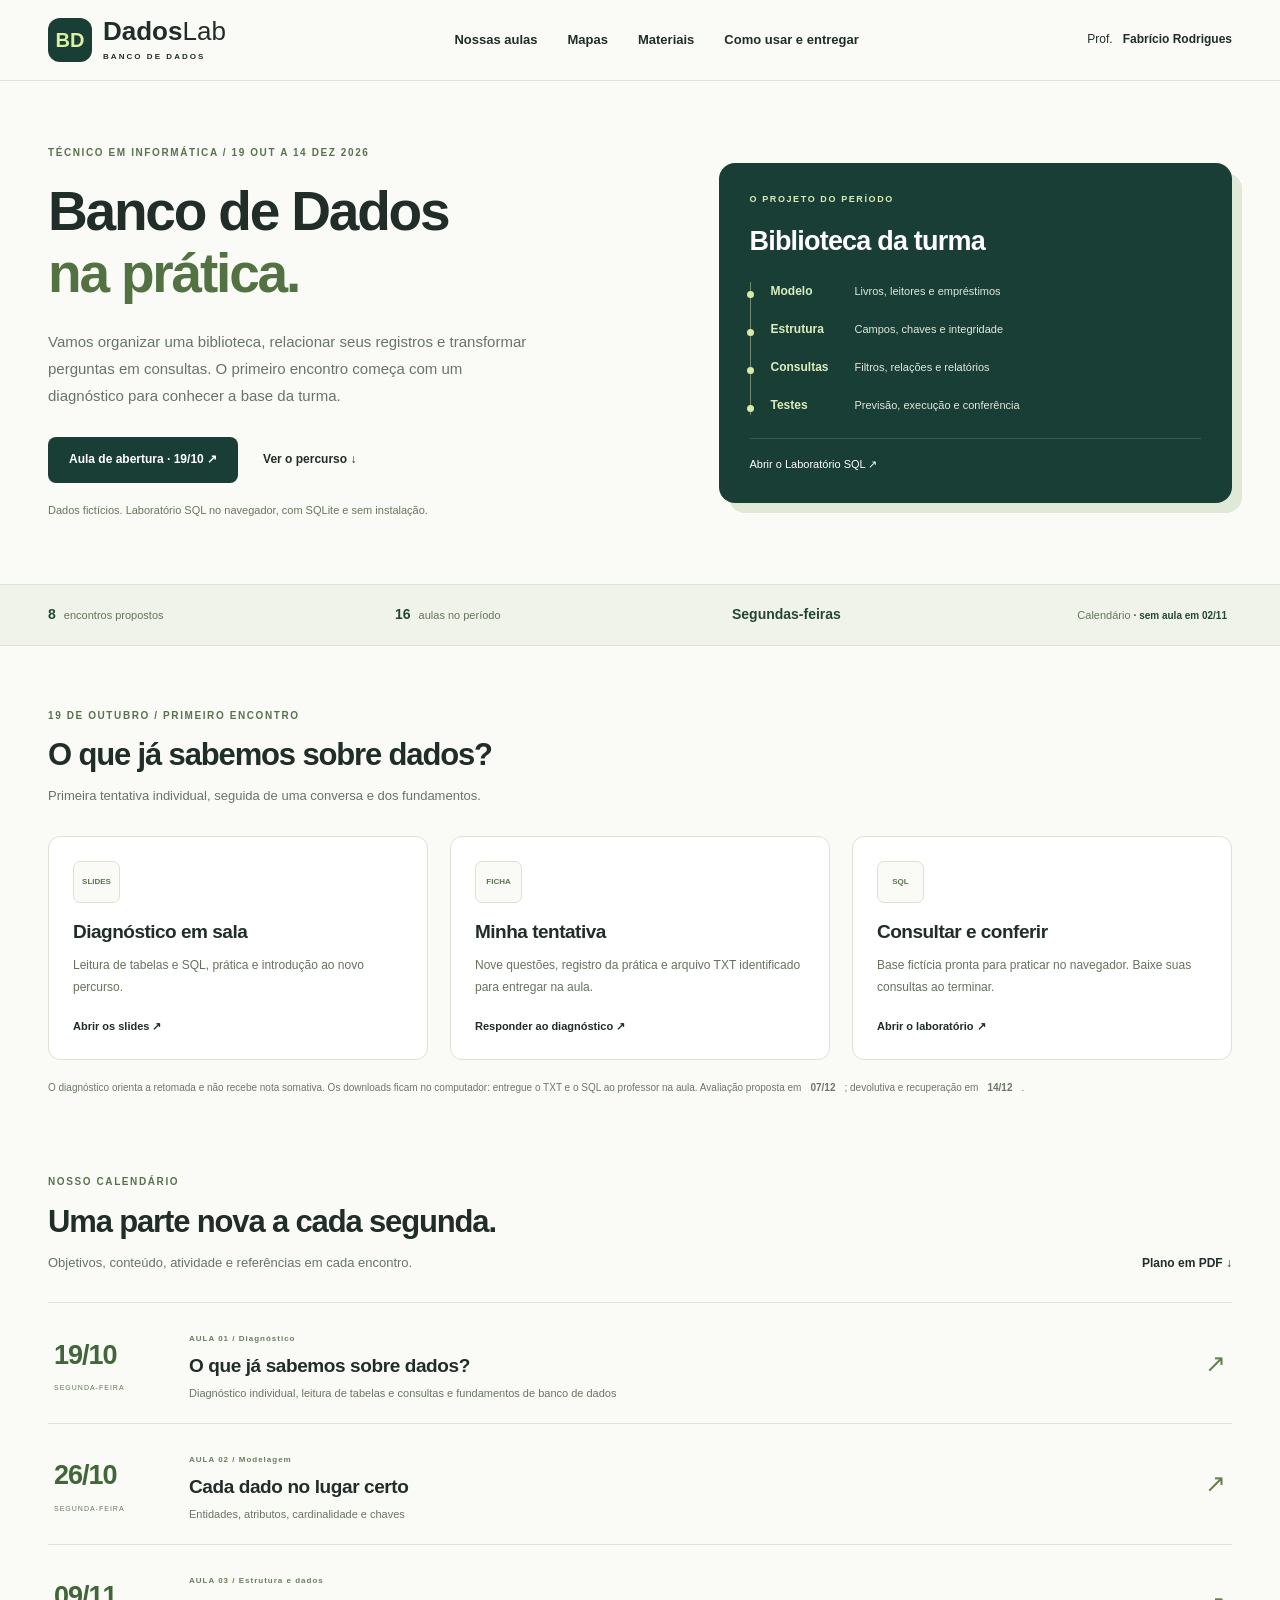
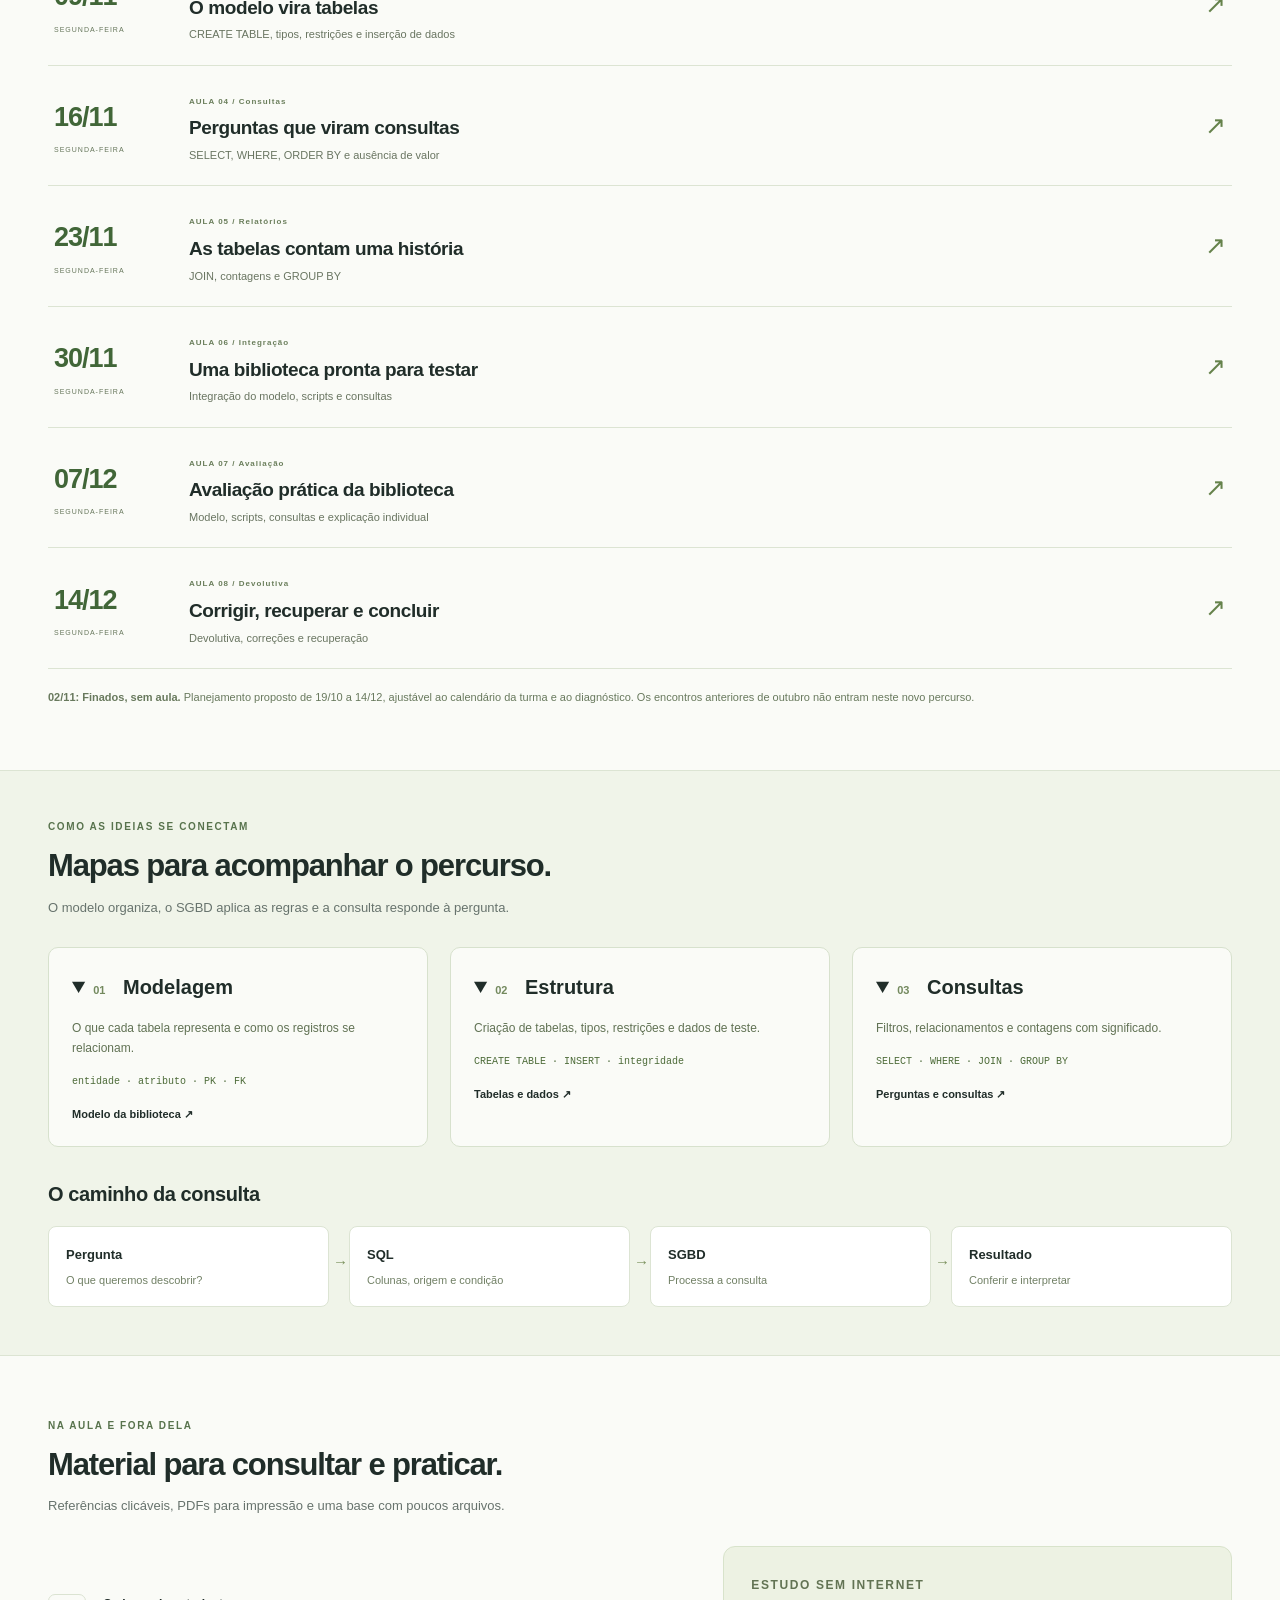
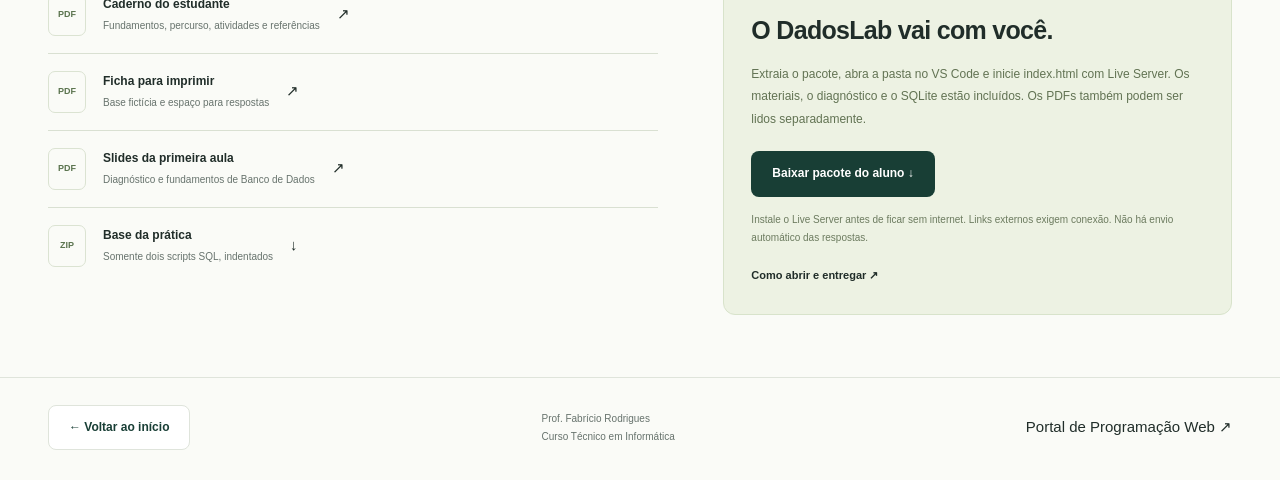
==== index.html @ f24f5c88 "Publicar DadosLab com diagnóstico e aulas de Banco de Dados" ====
<!doctype html>
<html lang="pt-BR">
  <head>
    <meta charset="utf-8">
    <meta name="viewport" content="width=device-width, initial-scale=1">
    <meta name="theme-color" content="#183e35">
    <title>Banco de Dados · DadosLab · Prof. Fabrício Rodrigues</title>
    <meta name="description" content="Banco de Dados no curso técnico em Informática: diagnóstico, aulas às segundas, consultas e materiais para estudar.">
    <link rel="icon" href="favicon.svg">
    <link rel="stylesheet" href="styles.css">
    <script src="dados.js" defer></script>
    
    <script src="app.js" defer></script>
  </head>
  <body>
    <a class="skip" href="#conteudo">Pular para o conteúdo</a>
  <header class="site-header sub-header">
    <div class="wrap header-inner">
      <a class="brand" href="index.html" aria-label="DadosLab, início">
        <span class="brand-mark" aria-hidden="true">BD</span>
        <span>Dados<span class="brand-light">Lab</span><small>BANCO DE DADOS</small></span>
      </a>
      <nav aria-label="Menu principal">
        <a href="#encontros">Nossas aulas</a>
        <a href="#mapas">Mapas</a>
        <a href="#materiais">Materiais</a>
        <a href="guia.html">Como usar e entregar</a>
      </nav>
      <span class="teacher">Prof. <strong>Fabrício Rodrigues</strong></span>
    </div>
  </header>
    <main id="conteudo">
      <section class="wrap course-hero">
        <div>
          <p class="eyebrow">TÉCNICO EM INFORMÁTICA / 19 OUT A 14 DEZ 2026</p>
          <h1>Banco de Dados<br><em>na prática.</em></h1>
          <p class="hero-description">Vamos organizar uma biblioteca, relacionar seus registros e transformar perguntas em consultas. O primeiro encontro começa com um diagnóstico para conhecer a base da turma.</p>
          <div class="hero-actions">
            <a class="button primary" href="aulas.html?id=aula-01">Aula de abertura · 19/10 ↗</a>
            <a class="text-link" href="#encontros">Ver o percurso ↓</a>
          </div>
          <p class="course-caption">Dados fictícios. Laboratório SQL no navegador, com SQLite e sem instalação.</p>
        </div>
        <aside class="hero-map">
          <p class="eyebrow">O PROJETO DO PERÍODO</p>
          <h2>Biblioteca da turma</h2>
          <ol>
            <li><strong>Modelo</strong><span>Livros, leitores e empréstimos</span></li>
            <li><strong>Estrutura</strong><span>Campos, chaves e integridade</span></li>
            <li><strong>Consultas</strong><span>Filtros, relações e relatórios</span></li>
            <li><strong>Testes</strong><span>Previsão, execução e conferência</span></li>
          </ol>
          <a href="laboratorio.html">Abrir o Laboratório SQL ↗</a>
        </aside>
      </section>
      <div class="course-strip"><div class="wrap period-stats">
        <span><strong>8</strong> encontros propostos</span>
        <span><strong>16</strong> aulas no período</span>
        <span><strong>Segundas-feiras</strong></span>
        <span>Calendário <strong>· sem aula em 02/11</strong></span>
      </div></div>
      <section class="wrap section">
        <div class="section-heading"><div>
          <p class="eyebrow">19 DE OUTUBRO / PRIMEIRO ENCONTRO</p>
          <h2>O que já sabemos sobre dados?</h2>
          <p>Primeira tentativa individual, seguida de uma conversa e dos fundamentos.</p>
        </div></div>
        <div class="opening-grid">
          <a class="opening-card" href="slides.html"><span class="resource-icon">SLIDES</span><h3>Diagnóstico em sala</h3><p>Leitura de tabelas e SQL, prática e introdução ao novo percurso.</p><span class="text-link">Abrir os slides ↗</span></a>
          <a class="opening-card" href="diagnostico.html"><span class="resource-icon">FICHA</span><h3>Minha tentativa</h3><p>Nove questões, registro da prática e arquivo TXT identificado para entregar na aula.</p><span class="text-link">Responder ao diagnóstico ↗</span></a>
          <a class="opening-card" href="laboratorio.html"><span class="resource-icon">SQL</span><h3>Consultar e conferir</h3><p>Base fictícia pronta para praticar no navegador. Baixe suas consultas ao terminar.</p><span class="text-link">Abrir o laboratório ↗</span></a>
        </div>
        <p class="proposal-note">O diagnóstico orienta a retomada e não recebe nota somativa. Os downloads ficam no computador: entregue o TXT e o SQL ao professor na aula. Avaliação proposta em <strong>07/12</strong>; devolutiva e recuperação em <strong>14/12</strong>.</p>
      </section>
      <section id="encontros" class="wrap section calendar-section">
        <div class="section-heading"><div><p class="eyebrow">NOSSO CALENDÁRIO</p><h2>Uma parte nova a cada segunda.</h2><p>Objetivos, conteúdo, atividade e referências em cada encontro.</p></div><a class="text-link" href="Plano-do-Periodo-BD.pdf">Plano em PDF ↓</a></div>
        <div id="db-lessons" class="course-lessons"></div>
        <p class="calendar-note"><strong>02/11: Finados, sem aula.</strong> Planejamento proposto de 19/10 a 14/12, ajustável ao calendário da turma e ao diagnóstico. Os encontros anteriores de outubro não entram neste novo percurso.</p>
      </section>
      <section id="mapas" class="maps-section"><div class="wrap">
        <div class="section-heading"><div><p class="eyebrow">COMO AS IDEIAS SE CONECTAM</p><h2>Mapas para acompanhar o percurso.</h2><p>O modelo organiza, o SGBD aplica as regras e a consulta responde à pergunta.</p></div></div>
        <div class="knowledge-map">
          <details open><summary><span>01</span> Modelagem</summary><p>O que cada tabela representa e como os registros se relacionam.</p><code>entidade · atributo · PK · FK</code><a href="aulas.html?id=aula-02">Modelo da biblioteca ↗</a></details>
          <details open><summary><span>02</span> Estrutura</summary><p>Criação de tabelas, tipos, restrições e dados de teste.</p><code>CREATE TABLE · INSERT · integridade</code><a href="aulas.html?id=aula-03">Tabelas e dados ↗</a></details>
          <details open><summary><span>03</span> Consultas</summary><p>Filtros, relacionamentos e contagens com significado.</p><code>SELECT · WHERE · JOIN · GROUP BY</code><a href="aulas.html?id=aula-04">Perguntas e consultas ↗</a></details>
        </div>
        <h3 class="flow-heading">O caminho da consulta</h3>
        <ol class="data-flow"><li><strong>Pergunta</strong><span>O que queremos descobrir?</span></li><li><strong>SQL</strong><span>Colunas, origem e condição</span></li><li><strong>SGBD</strong><span>Processa a consulta</span></li><li><strong>Resultado</strong><span>Conferir e interpretar</span></li></ol>
      </div></section>
      <section id="materiais" class="wrap section">
        <div class="section-heading"><div><p class="eyebrow">NA AULA E FORA DELA</p><h2>Material para consultar e praticar.</h2><p>Referências clicáveis, PDFs para impressão e uma base com poucos arquivos.</p></div></div>
        <div class="materials-two"><div class="resource-list">
          <a class="resource" href="Caderno-do-Estudante-BD.pdf"><span class="resource-icon">PDF</span><span><strong>Caderno do estudante</strong><small>Fundamentos, percurso, atividades e referências</small></span><span>↗</span></a>
          <a class="resource" href="Ficha-Diagnostico-BD.pdf"><span class="resource-icon">PDF</span><span><strong>Ficha para imprimir</strong><small>Base fictícia e espaço para respostas</small></span><span>↗</span></a>
          <a class="resource" href="Slides-Aula-01-BD.pdf"><span class="resource-icon">PDF</span><span><strong>Slides da primeira aula</strong><small>Diagnóstico e fundamentos de Banco de Dados</small></span><span>↗</span></a>
          <a class="resource" href="Pratica-Banco-de-Dados.zip" download><span class="resource-icon">ZIP</span><span><strong>Base da prática</strong><small>Somente dois scripts SQL, indentados</small></span><span>↓</span></a>
        </div><div class="offline-card"><p class="eyebrow">ESTUDO SEM INTERNET</p><h3>O DadosLab vai com você.</h3><p>Extraia o pacote, abra a pasta no VS Code e inicie index.html com Live Server. Os materiais, o diagnóstico e o SQLite estão incluídos. Os PDFs também podem ser lidos separadamente.</p><a id="offline-download" class="button primary" href="DadosLab-Aluno-Offline.zip" download>Baixar pacote do aluno ↓</a><small>Instale o Live Server antes de ficar sem internet. Links externos exigem conexão. Não há envio automático das respostas.</small><a class="text-link" href="guia.html">Como abrir e entregar ↗</a></div></div>
      </section>
    </main>
    <footer class="site-footer">
      <div class="wrap footer-inner">
        <a class="button secondary" href="index.html">← Voltar ao início</a>
        <p>Prof. Fabrício Rodrigues<br>Curso Técnico em Informática</p>
        <a href="https://fabricio-rodrigues-ifpa.github.io/programacao-web/">Portal de Programação Web ↗</a>
      </div>
    </footer>
  </body>
</html>
---- styles.css ----
:root{--ink:#202d29;--muted:#67736d;--green:#183e35;--green-light:#e7eee5;--lime:#dcf19e;--paper:#fafbf7;--line:#dfe4db;--white:#fff;--radius:16px;--font:'DM Sans','Segoe UI',sans-serif;--title:'Manrope','Segoe UI',sans-serif}
*{box-sizing:border-box}html{scroll-behavior:smooth;scroll-padding-top:110px}body{margin:0;background:var(--paper);color:var(--ink);font-family:var(--font);font-size:15px;line-height:1.65}button,input{font:inherit}button,a{-webkit-tap-highlight-color:transparent}a{color:inherit;text-decoration:none}button{cursor:pointer}a,button,input{outline-offset:5px}a:focus-visible,button:focus-visible,input:focus-visible,summary:focus-visible,[tabindex]:focus-visible{outline:3px solid #7f991b}button:disabled{cursor:default}h1,h2,h3,p{margin:0}h1,h2,h3{font-family:var(--title);line-height:1.2}::selection{background:var(--lime);color:var(--green)}.wrap{width:min(1200px,calc(100% - 96px));margin-inline:auto}.sr-only{position:absolute;width:1px;height:1px;margin:-1px;padding:0;overflow:hidden;clip:rect(0,0,0,0);white-space:nowrap;border:0}.skip{position:fixed;left:16px;top:-100px;background:var(--green);color:white;padding:10px 20px;z-index:100}.skip:focus{top:12px}[hidden]{display:none!important}
.site-header{border-bottom:1px solid var(--line);background:rgba(250,251,247,.97);position:sticky;top:0;z-index:20}.header-inner{min-height:96px;display:flex;align-items:center;justify-content:space-between;gap:32px}.brand{display:flex;gap:11px;align-items:center;font-family:var(--title);font-size:26px;font-weight:800;line-height:1}.brand-mark{background:var(--green);color:var(--lime);width:44px;height:44px;display:grid;place-items:center;font-size:20px;border-radius:12px;font-weight:700}.brand-light{font-weight:500}.brand small{display:block;font:8px/1.4 var(--font);font-weight:700;letter-spacing:2.05px;margin-top:7px}.site-header nav{display:flex;gap:30px;font-size:13px;font-weight:600}.site-header nav a:hover,.text-link:hover{color:#48733b}.teacher{display:flex;gap:10px;align-items:center;font-size:12px;white-space:nowrap}.teacher strong{font-weight:600}.avatar{display:grid;place-items:center;width:34px;height:34px;border-radius:50%;font-size:10px;letter-spacing:.5px;background:#e7eddf;border:1px solid #d4ddca;color:var(--green);font-weight:700}
.hero{display:grid;grid-template-columns:1.1fr 1fr;gap:76px;align-items:center;padding-top:68px;padding-bottom:66px}.eyebrow{font-size:10px;letter-spacing:1.6px;font-weight:700;color:#58734d;margin-bottom:18px;display:flex;align-items:center;gap:9px}.live-dot{display:inline-block;width:7px;height:7px;border-radius:50%;background:#71975b;flex-shrink:0}.hero h1{font-size:clamp(38px,4.25vw,62px);font-weight:750;letter-spacing:-2.6px;line-height:1.13}.hero h1 em{font-style:normal;color:#4f713f}.hero-description{font-size:15px;line-height:1.8;color:var(--muted);max-width:480px;margin:24px 0 28px}.hero-actions{display:flex;gap:25px;align-items:center}.button{display:inline-flex;gap:23px;align-items:center;justify-content:center;padding:12px 20px;border:1px solid transparent;border-radius:8px;font-size:12px;font-weight:600;min-height:44px}.button.primary{background:var(--green);color:#fff}.button.primary:hover{background:#2e5949;transform:translateY(-1px)}.button.secondary{background:white;border-color:var(--line);color:var(--green)}.text-link{display:inline-flex;align-items:center;gap:14px;font-weight:600;font-size:12px}.hero-topics{display:flex;gap:26px;margin-top:33px;padding-top:23px;border-top:1px solid var(--line);width:fit-content}.hero-topics>span{font-weight:700;font-size:12px}.hero-topics small{font-size:11px;font-weight:400;color:var(--muted);margin-left:6px}
.lab-board{background:var(--green);color:white;border-radius:17px;padding:21px 24px 0;transform:rotate(1deg);box-shadow:0 15px 40px #183e3510;position:relative}.lab-board::after{content:'';position:absolute;inset:12px -12px -12px 12px;background:#dfe8d6;z-index:-1;border-radius:17px}.board-top{display:flex;align-items:center;justify-content:space-between;color:#d4e3c9;font-size:8px;letter-spacing:1.8px;font-weight:600;margin-bottom:17px}.board-top>span:last-child{font-size:22px;line-height:1}.browser-demo{border-radius:8px;overflow:hidden;background:#f6f8ee;color:var(--ink)}.browser-bar{height:28px;background:#edf0e6;display:flex;gap:28px;align-items:center;padding:0 12px;color:#7c8777;font-size:8px;border-bottom:1px solid #dfe3d5}.browser-bar>span:first-child{font-size:8px;letter-spacing:3px;color:#b2bea5}.demo-content{padding:25px 20px 16px;text-align:center;position:relative}.tiny-label{font-size:8px;letter-spacing:1.6px;font-weight:600}.demo-star{display:block;color:#6b8442;font-size:36px;line-height:1.1;margin:14px 0 7px}.demo-content h2{font-size:30px;letter-spacing:-1.4px}.demo-content h2 span{color:#86a04e}.demo-content>p{font-size:9px;color:#6d7768;margin-top:8px}.demo-button{border:0;border-radius:5px;background:var(--green);color:#fff;font-size:9px;padding:9px 15px;margin-top:15px;display:inline-flex;gap:15px;align-items:center}.demo-content>.demo-feedback{font-size:8px;min-height:15px;margin-top:9px}.code-tabs{display:flex;gap:13px;border-bottom:1px solid #ffffff1c;margin-top:15px}.code-tabs button{color:#c1d5cb;background:none;padding:8px 5px;font:9px Consolas,monospace;border:0;border-bottom:2px solid transparent}.code-tabs button[aria-selected=true]{color:var(--lime);border-bottom-color:var(--lime)}.code-preview{font:10px/1.8 Consolas,monospace;color:#d7e7b9;margin:13px 0 0;white-space:pre-wrap;min-height:55px}.board-bottom{color:#bbcfc2;font-size:8px;display:flex;align-items:center;gap:7px;padding:13px 0 17px}.board-bottom .live-dot{width:5px;height:5px;background:#a4c579}
.course-strip{border-block:1px solid var(--line);background:#f0f3e9}.strip-inner{display:flex;gap:25px;align-items:center;min-height:62px}.strip-inner>span{font-size:9px;letter-spacing:1.1px;font-weight:700;color:#557342;white-space:nowrap}.strip-inner p{font-size:12px;color:#687362}.strip-inner a{font-size:11px;font-weight:700;margin-left:auto;display:flex;gap:20px;align-items:center}.section{padding-block:62px}.section-heading{display:flex;justify-content:space-between;align-items:flex-end;gap:20px;margin-bottom:29px}.section-heading .eyebrow{margin-bottom:12px}.section-heading h2,.materials-intro h2{font-size:31px;letter-spacing:-1.15px;font-weight:750}.section-heading p:not(.eyebrow){font-size:13px;color:var(--muted);margin-top:12px}.section-note{color:var(--muted);font-size:10px;padding-bottom:2px;white-space:nowrap}.activity-toolbar{display:flex;justify-content:space-between;align-items:center;gap:20px;margin-bottom:23px}.filters{display:flex;gap:5px}.filters button{border:1px solid transparent;background:transparent;border-radius:6px;padding:7px 14px;font-size:11px;font-weight:600;color:#67736d;min-height:36px}.filters button.selected{border-color:#d8dfd1;background:white;color:var(--green);box-shadow:0 2px 3px #183e3504}.filters button:hover{color:var(--green);background:#e8edde}.filters button span{background:#e9eee3;border-radius:4px;font-size:9px;margin-left:5px;padding:1px 4px}.search{display:flex;align-items:center;gap:8px;border:1px solid var(--line);border-radius:7px;padding:6px 12px;background:white;color:#6a7767}.search>span:first-child{font-size:22px;line-height:1}.search input{width:160px;border:0;background:transparent;font-size:10px;color:var(--ink);padding:4px 0;min-height:23px}.activity-grid{display:grid;grid-template-columns:repeat(3,1fr);gap:22px}.activity-card{background:white;border:1px solid var(--line);border-radius:12px;overflow:hidden;display:flex;flex-direction:column;transition:transform .2s,box-shadow .2s}.activity-card:hover{transform:translateY(-4px);box-shadow:0 9px 25px #183e3509}.card-visual{height:163px;overflow:hidden;position:relative;background:#e9eeda;display:flex;align-items:center;justify-content:center}.card-visual.css{background:#e7eaf2}.card-visual.js{background:#f3ebd8}.card-tech{position:absolute;top:13px;left:14px;border:1px solid #ffffffb8;background:#ffffffa0;padding:2px 8px;border-radius:4px;font-size:8px;font-weight:700;z-index:1}.card-no{position:absolute;right:15px;bottom:7px;font:44px/1 var(--title);font-weight:700;color:#71805a20}.mini-page{width:180px;background:#fcfdf8;border-radius:5px;box-shadow:0 6px 15px #183e3512;padding:10px 12px;transform:rotate(-6deg);border:1px solid #fff}.mini-top{display:flex;gap:3px;padding-bottom:8px;border-bottom:1px solid #e4e9dc}.mini-top i{width:3px;height:3px;background:#b2bca3;border-radius:50%}.mini-content{display:flex;align-items:center;gap:12px;padding:12px 0 8px}.mini-avatar{width:38px;height:44px;background:#dbe6c5;border-radius:19px 19px 8px 8px;display:grid;place-items:center;color:#677b4b;font:20px Georgia,serif}.mini-lines{flex:1}.mini-lines b,.mini-lines i{display:block;height:4px;background:#5d7750;border-radius:3px;margin-bottom:6px;width:60%}.mini-lines i{height:3px;background:#d7dfcb;width:95%}.mini-lines i:last-child{width:70%}.mini-bottom{display:flex;gap:5px}.mini-bottom span{height:20px;flex:1;background:#edf0e5;border-radius:2px}.mini-devices{display:flex;align-items:flex-end;gap:12px;transform:rotate(-5deg)}.mini-screen{width:148px;background:#fcfcff;padding:9px;border:3px solid #8592b0;border-radius:6px;box-shadow:0 8px 13px #4e5d7f19}.mini-screen>span{display:block;background:#a4b2cf;height:22px;margin-bottom:7px;border-radius:3px}.mini-screen>div{display:flex;gap:4px}.mini-screen>div i{display:block;background:#e2e6f1;height:35px;flex:1;border-radius:3px}.mini-phone{width:45px;border:3px solid #7484a6;border-radius:8px;background:white;padding:6px 3px;transform:translateY(5px);box-shadow:0 3px 10px #4e5d7f19}.mini-phone span{display:block;height:13px;background:#c2cce2;margin-bottom:4px;border-radius:2px}.mini-phone span:first-child{height:20px;background:#8d9dbf}.mini-catalog{width:195px;padding:12px;background:#fffdf8;border:1px solid #fdfbf5;border-radius:6px;box-shadow:0 6px 15px #7c5e1915;transform:rotate(-5deg)}.mini-filters{display:flex;gap:4px;margin-bottom:10px}.mini-filters span{font:5px var(--font);background:#efeee6;border-radius:3px;padding:3px 6px;color:#776c48}.mini-filters span:first-child{background:#8b723a;color:white}.mini-items{display:flex;gap:5px}.mini-items span{background:#f1ead6;flex:1;height:55px;border-radius:3px;display:grid;place-items:center;font:20px Georgia,serif;color:#8b723a}.mini-items span:nth-child(2){background:#e6e9dc;color:#748052}.mini-cursor{position:absolute;right:68px;bottom:24px;color:#594921;font-size:26px;transform:rotate(-13deg)}.card-body{padding:20px 21px;flex:1}.card-kicker{display:flex;justify-content:space-between;gap:10px;font-size:9px;color:#68765f;margin-bottom:11px}.card-kicker span:last-child{color:#7b8277}.card-body h3{font-size:19px;letter-spacing:-.55px;font-weight:750;margin-bottom:11px}.card-body p{font-size:11px;line-height:1.8;color:var(--muted)}.tech-tags{display:flex;gap:5px;flex-wrap:wrap;margin-top:16px}.tech-tags span{border-radius:4px;background:#f3f5ef;padding:3px 6px;font-size:8px;color:#626d5c}.card-footer{display:flex;align-items:center;justify-content:space-between;gap:10px;padding:13px 21px;border-top:1px solid #edf0e8;font-size:10px}.card-footer a:first-child{font-weight:700;display:flex;gap:35px;align-items:center}.card-footer a:hover{color:#567d3f}.card-footer a:last-child{color:#687462}.proposal-note{display:flex;gap:9px;margin-top:20px;color:#6c7767;font-size:10px;align-items:flex-start}.proposal-note>span{font-size:13px;line-height:1.5}.empty-state{padding:35px;text-align:center;color:var(--muted);border:1px dashed var(--line);border-radius:10px}
.materials-section{background:#f0f3e9;border-block:1px solid var(--line);padding:48px 0}.materials-layout{display:grid;grid-template-columns:.8fr 1.25fr;gap:100px}.materials-intro h2{line-height:1.25}.materials-intro>p:not(.eyebrow){font-size:12px;color:var(--muted);max-width:275px;line-height:1.8;margin-top:16px}.materials-intro .text-link{margin-top:17px}.book-art{display:flex;gap:10px;margin-top:22px;margin-left:5px}.book-art span{font:20px Consolas,monospace;background:#dbe4c9;color:#527140;border-radius:5px 9px 9px 5px;width:55px;height:64px;display:grid;place-items:center;transform:rotate(-10deg);border-left:5px solid #a7bb89}.book-art span:last-child{background:#f6f8f0;transform:rotate(9deg);border-left-color:#c6d2b3}.resource-list{display:flex;flex-direction:column;justify-content:center}.resource{display:flex;align-items:center;gap:17px;padding:17px 0;border-bottom:1px solid #d9e0d2}.resource:first-child{padding-top:0}.resource:last-child{border-bottom:0;padding-bottom:0}.resource-icon{width:38px;height:42px;background:#fafbf7;border:1px solid #dbe3d2;border-radius:7px;display:grid;place-items:center;font-size:9px;font-weight:700;color:#5c7550}.resource strong{display:block;font-size:12px;font-weight:600}.resource small{display:block;font-size:10px;color:var(--muted);margin-top:3px}.resource-arrow{font-size:20px;margin-left:auto;color:#7b8971;transition:transform .2s}.resource:hover .resource-arrow{transform:translate(2px,-2px)}.resource:hover strong{color:#4d753c}
.learning-path{display:grid;grid-template-columns:repeat(3,1fr);gap:37px;margin-top:38px}.learning-path>a{border-top:2px solid #c9d7bd;position:relative;padding-top:24px}.path-number{position:absolute;top:-15px;left:0;background:var(--paper);padding-right:13px;font-size:14px;font-weight:700;color:#688454}.path-label{font-size:8px;letter-spacing:1.5px;color:#6a7e5d;font-weight:600}.learning-path h3{font-size:18px;letter-spacing:-.5px;margin:11px 0}.learning-path p{font-size:12px;color:var(--muted);line-height:1.8;max-width:280px}.path-link{display:flex;align-items:center;gap:20px;font-size:11px;font-weight:600;margin-top:20px}.learning-path a:hover .path-link{color:#5b7b39}.closing{background:#eaf0dd;border:1px solid #dce5cc;padding:26px 30px;display:flex;gap:23px;align-items:center;border-radius:12px;margin-bottom:60px}.closing-symbol{font:30px Consolas,monospace;color:#718851}.closing h2{font-size:17px;letter-spacing:-.5px}.closing p{font-size:11px;color:#728067;margin-top:5px}.closing .button{margin-left:auto;white-space:nowrap}.site-footer{border-top:1px solid var(--line);padding:27px 0 30px}.footer-inner{display:flex;align-items:center;gap:55px;justify-content:space-between}.footer-brand{font-size:20px}.footer-brand .brand-mark{width:35px;height:35px;font-size:16px;border-radius:9px}.footer-brand small{font-size:6px;letter-spacing:1.5px}.footer-inner p{font-size:10px;color:var(--muted);line-height:1.8}.footer-inner p strong{font-weight:500;color:var(--ink)}.footer-inner>span{font-size:9px;color:#77816e}
.sub-header .header-inner{min-height:80px}.back-link{font-size:12px;font-weight:600}.detail-wrap{width:min(1000px,calc(100% - 80px));margin:auto}.detail-hero{padding:48px 0 35px;border-bottom:1px solid var(--line)}.breadcrumbs{font-size:11px;color:var(--muted);margin-bottom:30px}.breadcrumbs a{text-decoration:underline;text-underline-offset:3px}.detail-hero h1{font-size:clamp(30px,4.2vw,48px);letter-spacing:-1.8px;margin-bottom:18px;max-width:850px}.detail-hero .lead{font-size:16px;color:var(--muted);max-width:740px;line-height:1.8}.meta-pills{display:flex;gap:9px;flex-wrap:wrap;margin-top:22px}.meta-pills span{font-size:10px;padding:4px 10px;border-radius:5px;background:#eaf0e1;border:1px solid #dde5d3;color:#4c6741}.detail-layout{display:grid;grid-template-columns:1fr 270px;gap:50px;padding-top:35px;padding-bottom:60px}.lesson-content section{margin-bottom:35px;scroll-margin-top:110px}.lesson-content h2{font-size:24px;letter-spacing:-.8px;margin-bottom:16px}.lesson-content h3{font-size:17px;margin-bottom:9px}.lesson-content p{color:#64705f;font-size:14px;line-height:1.9}.lesson-step{display:flex;gap:15px;margin:23px 0}.step-number{flex-shrink:0;width:29px;height:29px;background:#e8efdf;border:1px solid #dae3cd;border-radius:50%;display:grid;place-items:center;font-size:10px;color:#587343;font-weight:700}.lesson-step h3{font-size:15px;line-height:1.7}.lesson-step p{font-size:13px}.lesson-content pre,.guide-content pre{background:#183e35;color:#dcebbd;border-radius:9px;padding:20px;overflow:auto;font:12px/1.9 Consolas,monospace;white-space:pre-wrap;overflow-wrap:anywhere}.detail-aside{align-self:start;position:sticky;top:110px;background:white;border:1px solid var(--line);border-radius:12px;padding:23px}.detail-aside .eyebrow{font-size:9px;margin-bottom:14px}.detail-aside>p{font-size:12px;color:var(--muted);margin-top:13px}.detail-aside .button{width:100%;margin-bottom:8px}.lesson-nav{border-top:1px solid var(--line);margin-top:20px;padding-top:14px;display:flex;flex-direction:column;gap:10px;font-size:11px;color:#61715a}.lesson-nav a:hover{text-decoration:underline}.checklist{display:flex;flex-direction:column;gap:9px}.check-item{display:flex;gap:12px;align-items:flex-start;border:1px solid var(--line);background:white;border-radius:7px;padding:13px;font-size:12px;color:#5a6953;cursor:pointer}.check-item:has(input:checked){background:#eef4e6;border-color:#b8cda5}.check-item input{width:17px;height:17px;flex-shrink:0;margin-top:1px;accent-color:var(--green)}.progress-row{display:flex;justify-content:space-between;gap:15px;font-size:11px;color:var(--muted);margin-bottom:12px}.progress-track{width:100%;height:5px;border-radius:4px;overflow:hidden;background:#e4eadb;margin-bottom:20px}.progress-track>span{display:block;height:100%;background:#739453;transition:width .2s}.storage-note{font-size:10px!important;margin-top:12px}.soft-box{background:#edf2e5;border:1px solid #dce6d2;padding:20px;border-radius:9px}.soft-box h3{font-size:15px;margin-bottom:8px}.soft-box p{font-size:12px}.detail-actions{display:flex;gap:15px;margin-top:25px;flex-wrap:wrap}.guide-content{padding:38px 0 60px;max-width:800px}.guide-content section{margin-bottom:35px}.guide-content h2{font-size:25px;margin-bottom:15px}.guide-content h3{font-size:16px;margin:20px 0 10px}.guide-content p,.guide-content li{font-size:14px;color:#64705f;line-height:1.9}.guide-content a{text-decoration:underline;text-underline-offset:3px}.guide-content code:not(pre code){font-family:Consolas,monospace;background:#e8efde;padding:2px 5px;color:#3c5d30;border-radius:3px}.guide-content details{padding:15px 0;border-bottom:1px solid var(--line)}.guide-content summary{font-weight:600;cursor:pointer;font-size:14px}.guide-content details p{margin-top:12px}.guide-toc{display:flex;gap:12px;flex-wrap:wrap;margin-top:25px}.guide-toc a{font-size:11px;padding:5px 12px;border:1px solid var(--line);background:white;border-radius:5px}
.lab-board{box-shadow:10px 10px 0 #dfe8d6,0 15px 40px #183e3510}.lab-board::after{display:none}
@media(min-width:1500px){.hero{gap:110px}.hero h1{font-size:64px}}
@media(max-width:1050px){.wrap{width:calc(100% - 64px)}.hero{gap:38px}.hero h1{font-size:46px}.site-header nav{gap:18px}.teacher .avatar{display:none}.hero-actions{gap:17px}.hero-topics{gap:15px}.hero-topics small{display:block;margin-left:0;margin-top:1px}.materials-layout{gap:65px}.card-body{padding:17px}.card-body h3{font-size:17px}.card-footer{padding:13px 17px}.card-footer a:first-child{gap:15px}.lab-board{padding:18px 19px 0}.closing h2{font-size:16px}}
@media(max-width:800px){.header-inner{min-height:82px;flex-wrap:wrap;gap:10px;padding-block:15px}.site-header nav{order:3;width:100%;justify-content:center;font-size:11px;border-top:1px solid var(--line);padding-top:11px;margin-top:5px;gap:30px}.teacher{font-size:11px}.brand{font-size:23px}.brand-mark{width:39px;height:39px}.hero{gap:38px;padding-block:45px;grid-template-columns:1fr 1fr}.hero h1{font-size:36px;letter-spacing:-1.5px}.hero .eyebrow{font-size:8px;letter-spacing:1px}.hero-description{font-size:12px;margin-block:18px}.hero-actions{flex-direction:column;align-items:flex-start;gap:15px}.hero-topics{margin-top:22px;gap:16px}.hero-topics>span{font-size:10px}.hero-topics small{font-size:9px}.lab-board{padding:14px 14px 0}.board-top{font-size:6px}.browser-bar{font-size:6px;gap:12px}.demo-content{padding:20px 10px 12px}.demo-content h2{font-size:26px}.tiny-label{font-size:6px}.demo-content>p{font-size:8px}.demo-star{font-size:27px}.code-tabs{gap:7px}.code-tabs button{font-size:8px;padding-inline:1px}.code-preview{font-size:8px}.board-bottom{font-size:6px}.strip-inner{gap:15px;min-height:66px}.strip-inner>span{font-size:7px}.strip-inner p{font-size:10px;max-width:230px}.strip-inner a{font-size:9px;gap:8px}.section{padding-block:43px}.section-heading h2,.materials-intro h2{font-size:27px}.section-note{display:none}.activity-grid{gap:14px}.card-visual{height:140px}.card-body{padding:15px}.card-body h3{font-size:16px}.card-body p{font-size:10px}.card-kicker{font-size:8px;flex-direction:column;gap:3px}.card-kicker span:last-child{display:none}.card-footer{padding:12px 15px;font-size:9px;align-items:flex-start}.card-footer a:first-child{gap:10px}.card-footer a:last-child{font-size:8px;white-space:nowrap}.mini-page{width:145px}.mini-devices{gap:5px}.mini-screen{width:110px}.mini-phone{width:32px}.mini-catalog{width:145px}.materials-layout{gap:45px;grid-template-columns:.8fr 1fr}.resource{gap:12px}.resource strong{font-size:11px}.resource small{font-size:9px}.learning-path{gap:25px}.learning-path h3{font-size:16px}.learning-path p{font-size:11px}.path-link{font-size:10px;gap:12px}.closing{padding:22px;gap:17px;flex-wrap:wrap;margin-bottom:43px}.closing h2{font-size:16px}.closing .button{margin-left:48px}.closing-symbol{font-size:24px}.detail-wrap{width:calc(100% - 60px)}.detail-layout{grid-template-columns:1fr 230px;gap:25px}.detail-aside{padding:18px}.sub-header .header-inner{flex-wrap:nowrap}.sub-header .teacher{display:none}.detail-hero h1{font-size:38px}}
@media(max-width:600px){html{scroll-padding-top:145px}.wrap{width:calc(100% - 40px)}.header-inner{padding-block:13px;gap:8px}.teacher{font-size:9px}.teacher>span:last-child{max-width:146px;white-space:normal;text-align:right;line-height:1.5}.brand{font-size:23px}.brand small{font-size:6px;letter-spacing:1.7px}.brand-mark{width:35px;height:35px;font-size:16px;border-radius:9px}.site-header nav{gap:29px;font-size:10px;padding-top:10px}.hero{grid-template-columns:1fr;gap:35px;padding-top:35px;padding-bottom:40px}.hero h1{font-size:44px;letter-spacing:-2px}.hero .eyebrow{font-size:8px;margin-bottom:18px}.hero-description{font-size:14px;max-width:420px;margin-block:20px 24px}.hero-actions{flex-direction:row;align-items:center;gap:22px}.hero-actions .text-link{font-size:11px;gap:8px}.hero-actions .button{font-size:11px;padding-inline:15px;gap:15px}.hero-topics{gap:24px;margin-top:25px;padding-top:20px}.hero-topics>span{font-size:11px}.hero-topics small{display:inline;font-size:10px;margin-left:4px}.lab-board{max-width:390px;width:calc(100% - 10px);margin-inline:auto;padding:18px 21px 0;transform:rotate(.5deg)}.lab-board::after{inset:8px -8px -8px 8px}.board-top{font-size:7px;margin-bottom:13px}.browser-bar{font-size:7px;height:25px;gap:20px}.tiny-label{font-size:7px}.demo-content{padding-top:20px}.demo-content h2{font-size:30px}.demo-star{font-size:32px;margin:12px 0 9px}.demo-content>p{font-size:9px}.demo-button{font-size:9px}.demo-content>.demo-feedback{font-size:8px}.code-tabs{gap:15px;margin-top:12px}.code-tabs button{font-size:9px;padding:8px 2px}.code-preview{font-size:9px;margin-top:10px;min-height:49px}.board-bottom{font-size:7px;padding-block:10px 14px}.strip-inner{flex-wrap:wrap;gap:4px 12px;padding-block:14px}.strip-inner>span{font-size:8px}.strip-inner p{font-size:10px;max-width:none;flex:1;min-width:200px}.strip-inner a{font-size:10px;margin:6px 0 0}.section{padding-block:38px}.section-heading{margin-bottom:24px}.section-heading h2,.materials-intro h2{font-size:27px;letter-spacing:-1px}.section-heading .eyebrow{font-size:9px}.section-heading p:not(.eyebrow){font-size:12px;line-height:1.7}.activity-toolbar{flex-wrap:wrap;gap:15px}.filters{gap:3px;justify-content:space-between;width:100%}.filters button{padding:7px 12px;font-size:10px}.search{width:100%}.search input{width:100%;font-size:12px}.activity-grid{grid-template-columns:1fr;gap:20px}.card-visual{height:180px}.mini-page{width:190px}.mini-screen{width:150px}.mini-phone{width:45px}.mini-catalog{width:190px}.card-body{padding:21px}.card-body h3{font-size:21px}.card-kicker{flex-direction:row;font-size:9px;margin-bottom:12px}.card-kicker span:last-child{display:inline}.card-body p{font-size:12px}.tech-tags span{font-size:9px}.card-footer{font-size:11px;padding:14px 21px;align-items:center}.card-footer a:last-child{font-size:10px}.card-footer a:first-child{gap:28px}.proposal-note{font-size:10px;line-height:1.7;margin-top:18px}.materials-section{padding-block:35px}.materials-layout{grid-template-columns:1fr;gap:28px}.materials-intro h2 br{display:none}.materials-intro>p:not(.eyebrow){max-width:350px}.book-art{display:none}.resource strong{font-size:12px}.resource small{font-size:10px}.resource{padding-block:17px}.resource:first-child{padding-top:0}.resource-icon{width:37px;flex-shrink:0}.learning-path{grid-template-columns:1fr;gap:39px;margin-top:35px}.learning-path>a{padding-top:17px}.learning-path h3{font-size:20px}.learning-path p{font-size:12px;max-width:none}.path-label{font-size:8px}.path-link{font-size:11px;margin-top:13px}.closing{padding:22px;gap:15px;align-items:flex-start;margin-bottom:38px}.closing>div{flex:1}.closing h2{font-size:17px;line-height:1.45}.closing p{font-size:11px;line-height:1.7}.closing .button{margin-left:39px;font-size:11px}.footer-inner{flex-wrap:wrap;gap:18px;align-items:flex-start}.footer-inner>span{width:100%}.footer-inner p{font-size:9px;text-align:right}.footer-brand{font-size:20px}.footer-brand .brand-mark{width:32px;height:32px}.site-footer{padding-block:25px}.detail-wrap{width:calc(100% - 40px)}.detail-hero{padding-top:28px}.detail-hero h1{font-size:34px;letter-spacing:-1.2px}.detail-hero .lead{font-size:14px}.breadcrumbs{font-size:10px;margin-bottom:25px}.detail-layout{display:flex;flex-direction:column;gap:27px;padding-top:25px}.detail-aside{order:-1;position:static;padding:20px}.detail-aside>p{font-size:11px}.lesson-nav{display:flex;flex-direction:row;flex-wrap:wrap;gap:15px;margin-top:14px;padding-top:12px}.detail-aside .button{width:auto;margin-right:7px;font-size:11px;gap:10px}.lesson-content h2{font-size:23px}.lesson-content p{font-size:13px}.lesson-step{gap:12px}.check-item{font-size:12px}.guide-content h2{font-size:23px}.guide-content p,.guide-content li{font-size:13px}.sub-header .header-inner{min-height:70px}.back-link{font-size:11px}.meta-pills span{font-size:9px}}
@media(prefers-reduced-motion:reduce){html{scroll-behavior:auto}*,*::before,*::after{transition:none!important;transform:none!important;animation:none!important}}
@media print{.site-header,.site-footer,.detail-aside,.detail-actions,.guide-toc,.breadcrumbs,.skip,.proposal-note,.button{display:none!important}body{background:white;color:#111;font:11pt/1.5 Arial,sans-serif}.detail-wrap,.wrap{width:100%;max-width:none}.detail-hero{padding:0 0 15px}.detail-hero h1{font-size:26pt}.detail-layout{display:block;padding:20px 0}.lesson-content section,.guide-content section{break-inside:avoid}.lesson-content p,.guide-content p,.guide-content li{color:#111;font-size:10pt}.lesson-content pre,.guide-content pre{background:#f3f3f3;color:#111;border:1px solid #ccc;font-size:9pt}.check-item{padding:7px;font-size:10pt}.guide-content{padding:20px 0;max-width:none}details{display:block}details>p{display:block}a{text-decoration:underline}.soft-box{background:#fff;border-color:#aaa}.storage-note{display:none}}

.course-hero{display:grid;grid-template-columns:1.15fr 1fr;gap:80px;align-items:center;padding-block:64px}.course-hero h1{font-size:clamp(38px,4.3vw,60px);letter-spacing:-2.2px;line-height:1.13}.course-hero h1 em{font-style:normal;color:#527341}.course-caption{font-size:11px;color:#66765a;line-height:1.8;margin-top:18px}.hero-map{background:#183e35;color:white;padding:29px 31px;border-radius:16px;box-shadow:10px 10px 0 #e0e9d6}.hero-map .eyebrow{color:#d7edb6;font-size:9px}.hero-map h2{font-size:27px;letter-spacing:-.8px}.hero-map ol{list-style:none;margin:25px 0 23px;padding:0;border-left:1px solid #71896e}.hero-map li{position:relative;padding:0 0 18px 20px;display:flex;gap:12px;align-items:baseline}.hero-map li:last-child{padding-bottom:0}.hero-map li:before{content:'';width:7px;height:7px;position:absolute;left:-4px;top:9px;border-radius:50%;background:#d5eca6}.hero-map li strong{font-size:12px;min-width:72px;color:#dceebc}.hero-map li span{font-size:11px;color:#e2e9db}.hero-map>a{font-size:11px;display:flex;gap:15px;border-top:1px solid #ffffff24;padding-top:16px}.period-stats{display:flex;justify-content:space-between;gap:20px;align-items:center;padding-block:18px;font-size:11px;color:#65765c}.period-stats>span>strong{font-weight:700;color:#214832;font-size:14px;margin-right:5px}.period-stats>span:last-child>strong{font-size:10px}.opening-grid{display:grid;grid-template-columns:repeat(3,1fr);gap:22px}.opening-card{display:flex;flex-direction:column;padding:24px;border:1px solid #dce4d3;background:white;border-radius:12px;transition:transform .15s}.opening-card:hover{transform:translateY(-3px)}.opening-card .resource-icon{width:47px;margin-bottom:18px;font-size:8px}.opening-card h3{font-size:19px;margin-bottom:12px;letter-spacing:-.5px}.opening-card p{font-size:12px;color:#65735c;line-height:1.8;margin-bottom:18px;flex:1}.opening-card .text-link{font-size:11px}.calendar-section{padding-top:16px}.course-lessons{display:flex;flex-direction:column;border-top:1px solid #dce4d3}.course-row{display:flex;align-items:center;gap:30px;padding:21px 6px;border-bottom:1px solid #dce4d3}.course-row:hover{background:#f0f4e9}.lesson-date{min-width:105px;display:flex;flex-direction:column}.lesson-date strong{font-family:var(--title);font-size:27px;letter-spacing:-1px;color:#416638}.lesson-date small{font-size:7px;letter-spacing:1px;margin-top:5px;color:#67775c}.lesson-name>small{font-size:8px;font-weight:600;letter-spacing:1px;color:#6a7e5b}.lesson-name h3{font-size:19px;letter-spacing:-.4px;margin:6px 0}.lesson-name p{font-size:11px;color:#697561}.lesson-row-arrow{margin-left:auto;font-size:25px;color:#65824b}.calendar-note{font-size:11px;color:#68795d;line-height:1.9;margin-top:18px}.maps-section{background:#f0f4e9;border-block:1px solid #dce4d3;padding-block:48px}.knowledge-map{display:grid;grid-template-columns:repeat(3,1fr);gap:22px}.knowledge-map details{border:1px solid #d7e1cd;padding:23px;background:#fafbf7;border-radius:10px}.knowledge-map summary{font-size:20px;font-weight:700;cursor:pointer}.knowledge-map summary span{font-size:11px;color:#73895e;margin-right:12px}.knowledge-map p{font-size:12px;color:#617254;margin:15px 0}.knowledge-map code{font-size:10px;display:block;color:#4d6b39}.knowledge-map a{display:block;font-size:11px;margin-top:15px;font-weight:600}.flow-heading{font-size:20px;margin-top:35px;margin-bottom:20px;letter-spacing:-.4px}.data-flow{list-style:none;padding:0;margin:0;display:grid;grid-template-columns:repeat(4,1fr);gap:20px}.data-flow li{background:white;border:1px solid #dce4d3;border-radius:8px;padding:17px;position:relative}.data-flow li+li:before{content:'→';position:absolute;left:-17px;color:#7b915e;top:23px}.data-flow strong{display:block;font-size:13px}.data-flow span{display:block;font-size:11px;color:#718065;margin-top:5px}.data-flow .future-step{border-style:dashed;background:transparent}.materials-two{display:grid;grid-template-columns:1.2fr 1fr;gap:65px}.offline-card{background:#edf2e3;border:1px solid #d8e3cb;border-radius:12px;padding:27px}.offline-card h3{font-size:25px;margin-bottom:18px;letter-spacing:-.7px}.offline-card p{font-size:12px;line-height:1.9;color:#627353}.offline-card .button{margin-block:20px 14px}.offline-card small{display:block;font-size:10px;line-height:1.8;color:#6c7b5f}.offline-card .text-link{margin-top:19px;font-size:11px}.lesson-content li{font-size:13px;line-height:1.9;color:#62725a;margin-bottom:8px}.lesson-content ul,.lesson-content ol{padding-left:22px}.lesson-content p+p{margin-top:10px}.lesson-content p strong{color:#25462e}.lesson-content #referencias a{text-decoration:underline;text-underline-offset:3px}.agenda-table{width:100%;border-collapse:collapse;font-size:12px;text-align:left}.agenda-table th,.agenda-table td{padding:11px;border-bottom:1px solid #dce4d3;vertical-align:top}.agenda-table th{color:#254c31;background:#edf3e5}.agenda-table td:first-child,.agenda-table th:first-child{width:78px;white-space:nowrap}.diagnostic-form{padding-block:30px 50px}.diagnostic-question{border:1px solid #dbe4d1;border-radius:10px;background:white;padding:22px;margin:0 0 25px}.diagnostic-question legend{font-size:12px;font-weight:700;padding:0 10px;color:#54743c}.diagnostic-question pre{background:#edf3e6;color:#234d30;border-radius:7px;padding:16px;font:12px/1.8 Consolas,monospace;overflow:auto;white-space:pre-wrap;overflow-wrap:anywhere}.diagnostic-question label{display:block;font-size:13px;line-height:1.8;margin-bottom:12px;color:#52664a}.diagnostic-question textarea{width:100%;border:1px solid #c5d3b8;border-radius:6px;padding:12px;font:14px/1.7 var(--font);resize:vertical;min-height:90px;margin-bottom:14px}.diagnostic-form #diagnostic-status{font-size:12px;color:#536f3f;margin-top:15px}.lesson-content pre{font-size:11px}
@media(max-width:900px){.course-hero{gap:35px}.course-hero h1{font-size:44px}.hero-map{padding:23px}.hero-map li{display:block}.hero-map li span{display:block}.hero-map h2{font-size:23px}.materials-two{gap:30px}.period-stats{flex-wrap:wrap;gap:12px 23px}.opening-grid{gap:14px}.opening-card{padding:20px}.opening-card h3{font-size:17px}.knowledge-map{gap:15px}.knowledge-map details{padding:18px}.course-row{gap:20px}}
@media(max-width:600px){.course-hero{grid-template-columns:1fr;padding-block:34px;gap:30px}.course-hero h1{font-size:43px}.course-hero .eyebrow{font-size:8px;line-height:1.8}.course-hero .hero-description{font-size:13px}.course-hero .hero-actions{flex-wrap:wrap;gap:18px}.hero-map{padding:25px;box-shadow:6px 6px 0 #e0e9d6}.hero-map h2{font-size:27px}.hero-map li{display:flex;align-items:baseline}.hero-map li strong{font-size:11px;min-width:65px}.hero-map li span{font-size:10px}.period-stats{font-size:10px;gap:9px 17px}.period-stats>span>strong{font-size:13px}.period-stats>span:last-child{width:100%}.opening-grid{grid-template-columns:1fr;gap:15px}.opening-card{padding:22px}.opening-card .resource-icon{margin-bottom:14px}.opening-card h3{font-size:20px}.opening-card p{font-size:12px}.section-heading{align-items:flex-start;flex-direction:column}.calendar-section{padding-top:5px}.course-row{gap:13px;padding-block:18px}.lesson-date{min-width:64px}.lesson-date strong{font-size:23px}.lesson-date small{font-size:6px;letter-spacing:.2px}.lesson-name h3{font-size:15px;line-height:1.45;letter-spacing:-.3px}.lesson-name small{font-size:7px;letter-spacing:.4px}.lesson-name p{font-size:10px;line-height:1.7}.lesson-row-arrow{font-size:20px}.knowledge-map{grid-template-columns:1fr;gap:13px}.knowledge-map details{padding:20px}.knowledge-map p{font-size:12px}.data-flow{grid-template-columns:1fr 1fr;gap:16px}.data-flow li{padding:14px}.data-flow li+li:before{display:none}.maps-section{padding-block:35px}.flow-heading{font-size:19px;line-height:1.5}.materials-two{grid-template-columns:1fr;gap:27px}.offline-card{padding:24px}.lesson-content pre{font-size:10px;padding:15px}.diagnostic-question{padding:17px}.diagnostic-question legend{font-size:11px;line-height:1.6}.diagnostic-question pre{font-size:10px;padding:13px}.diagnostic-question label{font-size:12px}.agenda-table{font-size:11px}.agenda-table td,.agenda-table th{padding:10px 7px}.agenda-table td:first-child{width:60px}.closing h2{font-size:16px}}
@media print{.course-hero{display:block}.hero-map,.period-stats,.hero-actions,.opening-grid,.offline-card,.maps-section a{display:none}.course-row{break-inside:avoid}.knowledge-map{display:block}.knowledge-map details{margin-bottom:15px}.data-flow{display:block}.data-flow li{margin-bottom:10px}.lesson-content li{color:black}.diagnostic-question{break-inside:avoid}#diagnostic-form>button,#diagnostic-status{display:none}}

/* Instruções e identificação do diagnóstico. */
.delivery-steps{padding-left:1.3rem;max-width:55rem}.delivery-steps li{margin:.75rem 0}.guide-content{max-width:52rem;padding-bottom:3rem}.guide-content li{margin:.7rem 0}.diagnostic-question input{display:block;width:100%;font:inherit;padding:.8rem;border:1px solid #a8bc94;border-radius:.4rem;margin:.5rem 0 1.3rem}.lesson-content li,.guide-content code{overflow-wrap:anywhere}

.return-nav{display:flex;gap:.8rem;flex-wrap:wrap;width:min(100% - 2rem,76rem);margin:2rem auto}.detail-wrap .return-nav{width:100%}.return-nav a{white-space:normal}.sub-header .header-inner{row-gap:1rem}

.lesson-table-wrap { overflow-x: auto; margin: 1.2rem 0 1.8rem; }
.lesson-table { width: 100%; border-collapse: collapse; text-align: left; font-size: 13px; line-height: 1.7; }
.lesson-table th, .lesson-table td { padding: 12px; border-bottom: 1px solid #dce4d3; vertical-align: top; overflow-wrap: anywhere; }
.lesson-table th { background: #edf3e5; color: #254c31; }
.lesson-table th:first-child { width: 33%; }

.db-table-wrap { overflow-x: auto; margin: 1rem 0 1.7rem; }
.db-table { width: 100%; border-collapse: collapse; text-align: left; font-size: 13px; line-height: 1.6; }
.db-table th, .db-table td { padding: 11px 12px; border-bottom: 1px solid var(--line); vertical-align: top; }
.db-table th { color: var(--green); background: var(--green-light); }
.db-table code { font-size: 12px; }
.db-editor { width: 100%; min-height: 230px; padding: 18px; border: 1px solid #a8bc94; border-radius: 8px; background: #f5f8ef; color: #183e35; font: 16px/1.6 Consolas, monospace; tab-size: 2; resize: vertical; }
.db-status { min-height: 2rem; margin: 1rem 0; font-size: 14px; }
.db-error { color: #943321; font-weight: 600; }
.db-label { display: block; font-weight: 600; margin: 1rem 0 .6rem; }
.db-log { padding-left: 1.3rem; }
.db-log li { margin: 1rem 0; }
.db-initial { padding: 1rem 0; font-size: 14px; color: #52664a; }
.db-deck { max-width: 1120px; min-height: 540px; margin: 2rem auto; padding: 2.7rem; border: 1px solid var(--line); background: #fafbf7; border-radius: 12px; }
.db-deck h1 { font-size: clamp(27px, 4vw, 44px); margin: 1rem 0 2rem; }
.db-deck p, .db-deck li { font-size: clamp(17px, 2vw, 25px); line-height: 1.65; margin: 1rem 0; }
.db-deck pre { white-space: pre-wrap; overflow-wrap: anywhere; font: clamp(15px, 2vw, 25px)/1.6 Consolas, monospace; padding: 1.3rem; background: #e8f0de; border-radius: 6px; }
.db-deck .db-table { font-size: clamp(14px, 1.7vw, 22px); }
.db-slide-controls { max-width: 1120px; display: flex; align-items: center; justify-content: space-between; gap: 1rem; margin: 1rem auto 3rem; padding-inline: 1rem; }
.db-slide-controls button:disabled { opacity: .4; }
.db-inline-links { display: flex; flex-wrap: wrap; gap: 1rem; margin: 1rem 0; }
@media (max-width: 700px) {
  .db-table th, .db-table td { padding: 9px 7px; }
  .db-table { font-size: 12px; }
  .db-deck { padding: 1.4rem; margin: 1rem; min-height: 480px; }
  .db-editor { font-size: 14px; }
  .site-header .teacher { display: none; }
}
@media print {
  .db-slide-controls, .db-editor-actions, .lab-controls, #db-status { display: none; }
  .db-deck { border: 0; }
  .db-table { font-size: 10pt; }
}
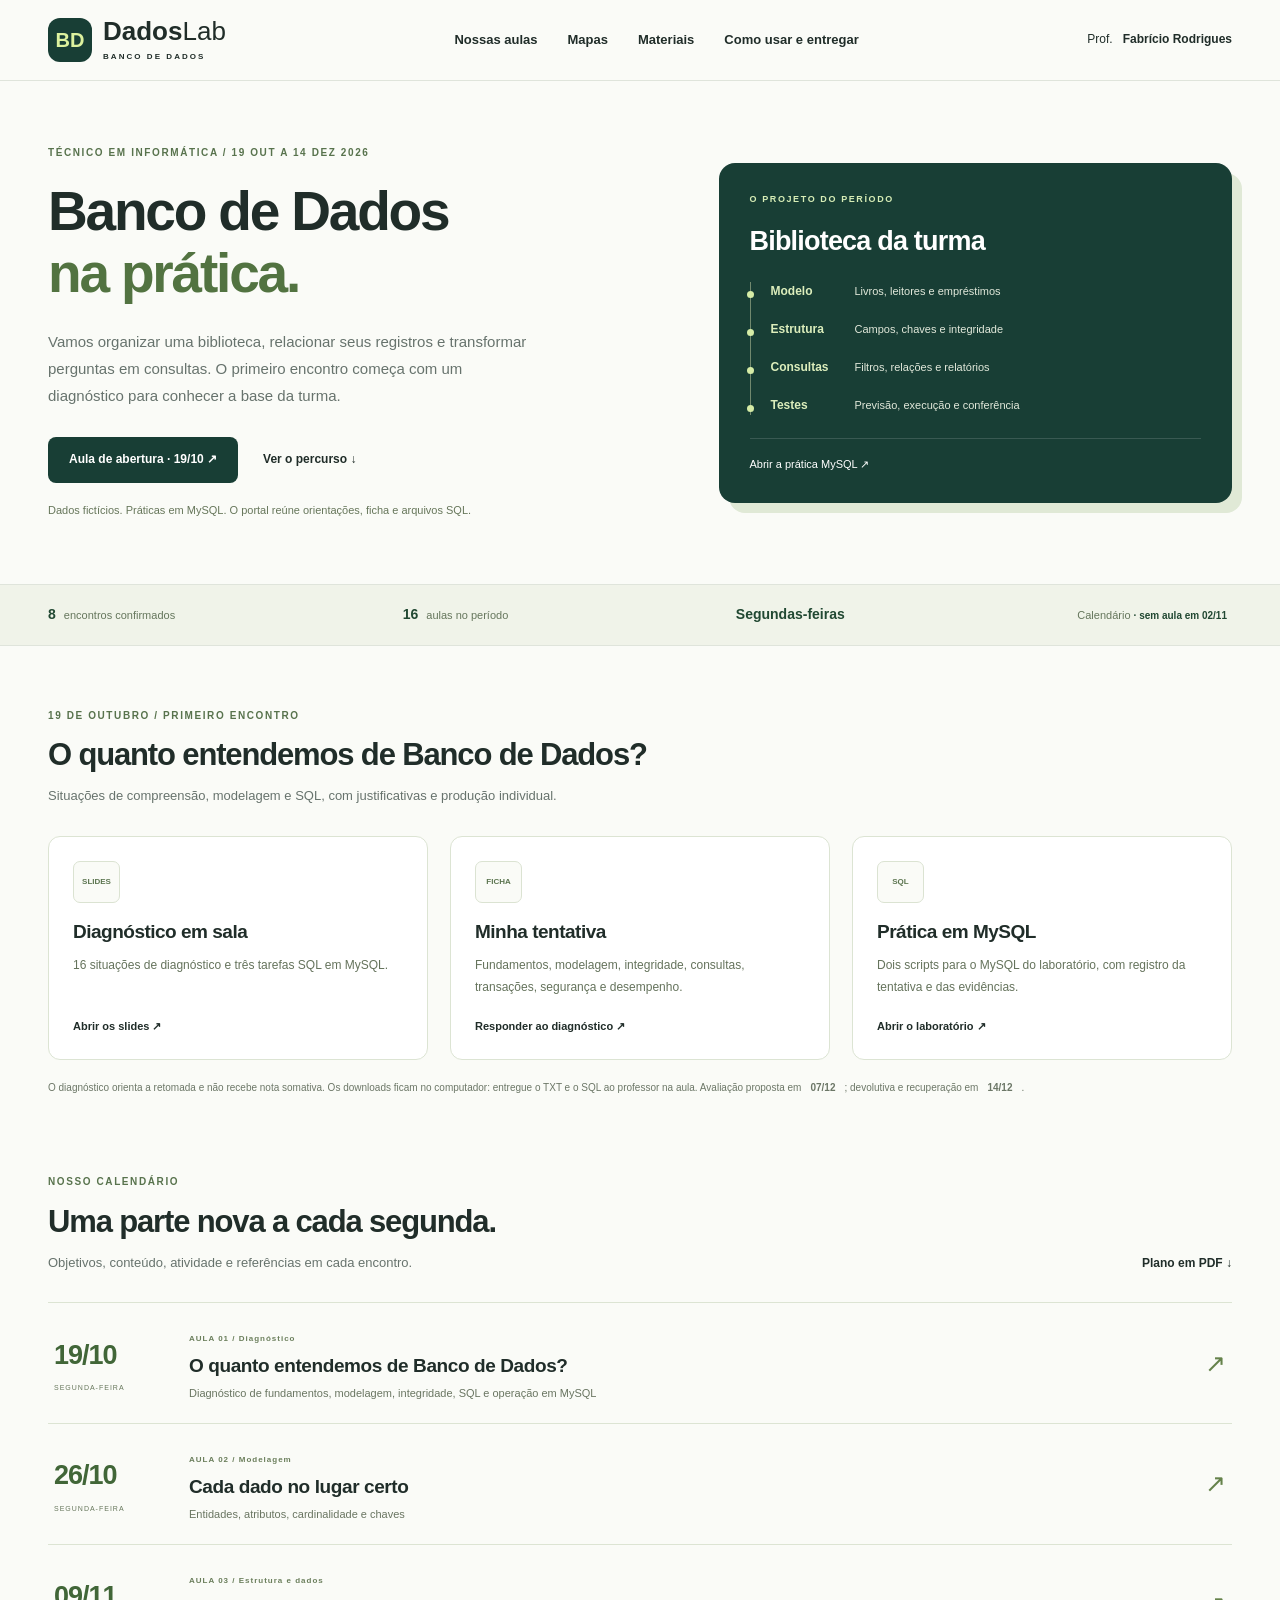
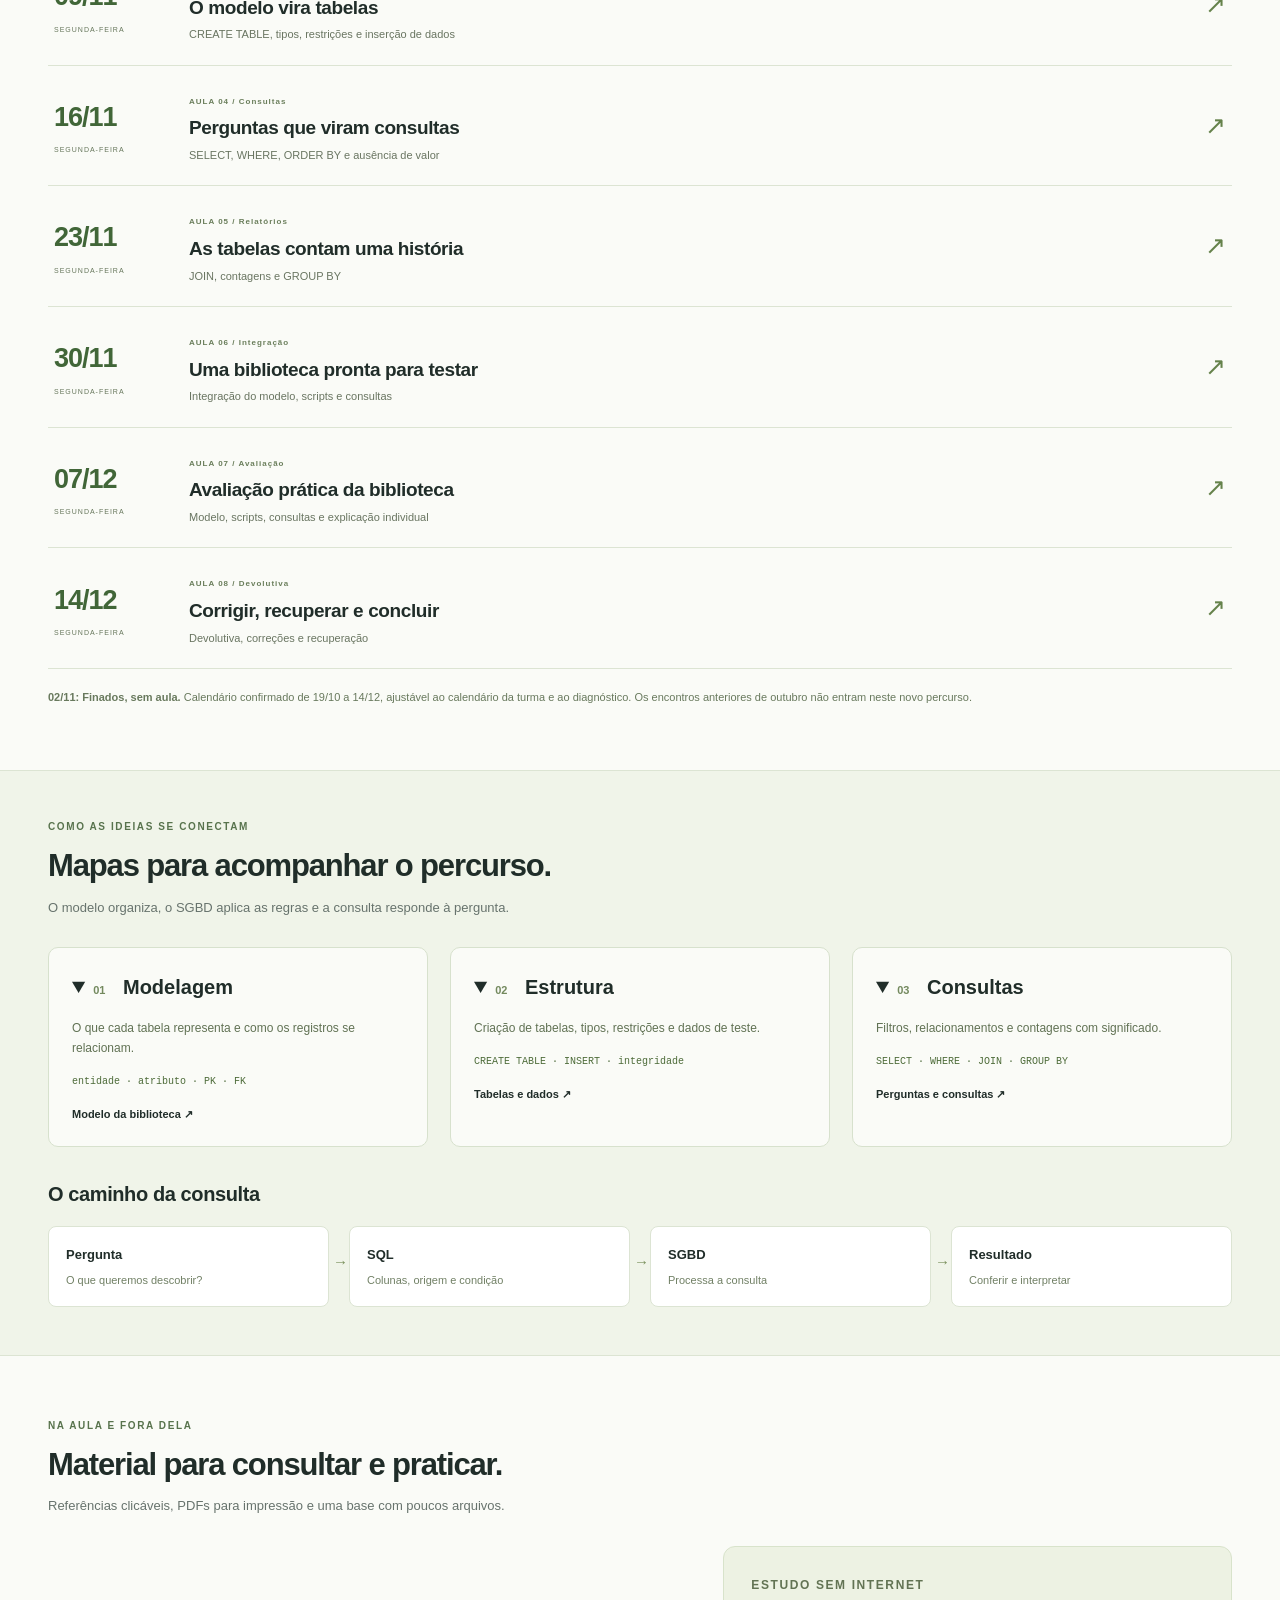
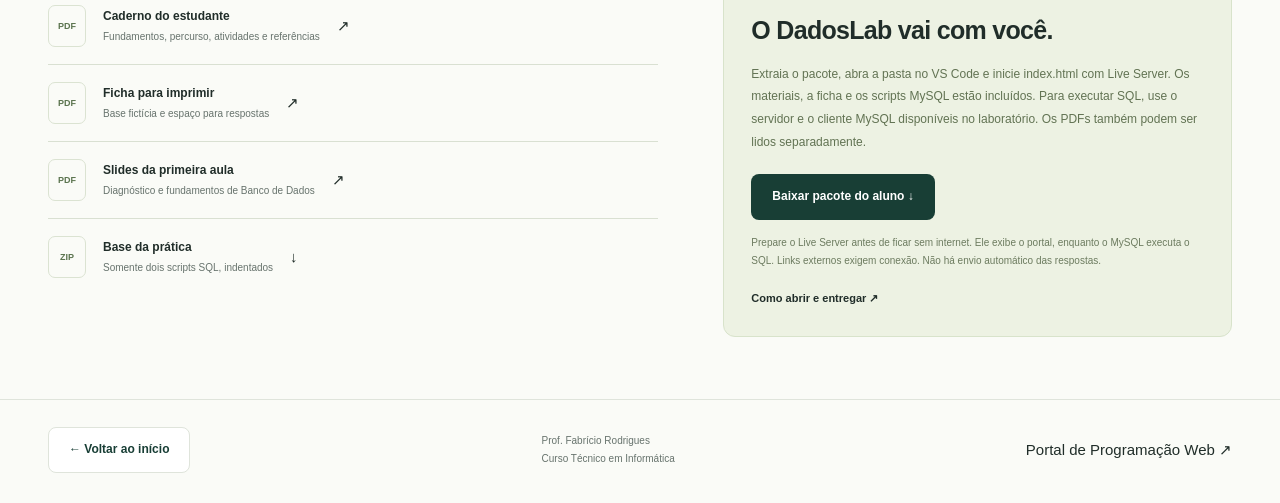
==== commit 7700f740: "Revisar portal e materiais para MySQL e ampliar diagnóstico" ====
--- a/index.html
+++ b/index.html
@@ -39,7 +39,7 @@
             <a class="button primary" href="aulas.html?id=aula-01">Aula de abertura · 19/10 ↗</a>
             <a class="text-link" href="#encontros">Ver o percurso ↓</a>
           </div>
-          <p class="course-caption">Dados fictícios. Laboratório SQL no navegador, com SQLite e sem instalação.</p>
+          <p class="course-caption">Dados fictícios. Práticas em MySQL. O portal reúne orientações, ficha e arquivos SQL.</p>
         </div>
         <aside class="hero-map">
           <p class="eyebrow">O PROJETO DO PERÍODO</p>
@@ -50,11 +50,11 @@
             <li><strong>Consultas</strong><span>Filtros, relações e relatórios</span></li>
             <li><strong>Testes</strong><span>Previsão, execução e conferência</span></li>
           </ol>
-          <a href="laboratorio.html">Abrir o Laboratório SQL ↗</a>
+          <a href="laboratorio.html">Abrir a prática MySQL ↗</a>
         </aside>
       </section>
       <div class="course-strip"><div class="wrap period-stats">
-        <span><strong>8</strong> encontros propostos</span>
+        <span><strong>8</strong> encontros confirmados</span>
         <span><strong>16</strong> aulas no período</span>
         <span><strong>Segundas-feiras</strong></span>
         <span>Calendário <strong>· sem aula em 02/11</strong></span>
@@ -62,20 +62,20 @@
       <section class="wrap section">
         <div class="section-heading"><div>
           <p class="eyebrow">19 DE OUTUBRO / PRIMEIRO ENCONTRO</p>
-          <h2>O que já sabemos sobre dados?</h2>
-          <p>Primeira tentativa individual, seguida de uma conversa e dos fundamentos.</p>
+          <h2>O quanto entendemos de Banco de Dados?</h2>
+          <p>Situações de compreensão, modelagem e SQL, com justificativas e produção individual.</p>
         </div></div>
         <div class="opening-grid">
-          <a class="opening-card" href="slides.html"><span class="resource-icon">SLIDES</span><h3>Diagnóstico em sala</h3><p>Leitura de tabelas e SQL, prática e introdução ao novo percurso.</p><span class="text-link">Abrir os slides ↗</span></a>
-          <a class="opening-card" href="diagnostico.html"><span class="resource-icon">FICHA</span><h3>Minha tentativa</h3><p>Nove questões, registro da prática e arquivo TXT identificado para entregar na aula.</p><span class="text-link">Responder ao diagnóstico ↗</span></a>
-          <a class="opening-card" href="laboratorio.html"><span class="resource-icon">SQL</span><h3>Consultar e conferir</h3><p>Base fictícia pronta para praticar no navegador. Baixe suas consultas ao terminar.</p><span class="text-link">Abrir o laboratório ↗</span></a>
+          <a class="opening-card" href="slides.html"><span class="resource-icon">SLIDES</span><h3>Diagnóstico em sala</h3><p>16 situações de diagnóstico e três tarefas SQL em MySQL.</p><span class="text-link">Abrir os slides ↗</span></a>
+          <a class="opening-card" href="diagnostico.html"><span class="resource-icon">FICHA</span><h3>Minha tentativa</h3><p>Fundamentos, modelagem, integridade, consultas, transações, segurança e desempenho.</p><span class="text-link">Responder ao diagnóstico ↗</span></a>
+          <a class="opening-card" href="laboratorio.html"><span class="resource-icon">SQL</span><h3>Prática em MySQL</h3><p>Dois scripts para o MySQL do laboratório, com registro da tentativa e das evidências.</p><span class="text-link">Abrir o laboratório ↗</span></a>
         </div>
         <p class="proposal-note">O diagnóstico orienta a retomada e não recebe nota somativa. Os downloads ficam no computador: entregue o TXT e o SQL ao professor na aula. Avaliação proposta em <strong>07/12</strong>; devolutiva e recuperação em <strong>14/12</strong>.</p>
       </section>
       <section id="encontros" class="wrap section calendar-section">
         <div class="section-heading"><div><p class="eyebrow">NOSSO CALENDÁRIO</p><h2>Uma parte nova a cada segunda.</h2><p>Objetivos, conteúdo, atividade e referências em cada encontro.</p></div><a class="text-link" href="Plano-do-Periodo-BD.pdf">Plano em PDF ↓</a></div>
         <div id="db-lessons" class="course-lessons"></div>
-        <p class="calendar-note"><strong>02/11: Finados, sem aula.</strong> Planejamento proposto de 19/10 a 14/12, ajustável ao calendário da turma e ao diagnóstico. Os encontros anteriores de outubro não entram neste novo percurso.</p>
+        <p class="calendar-note"><strong>02/11: Finados, sem aula.</strong> Calendário confirmado de 19/10 a 14/12, ajustável ao calendário da turma e ao diagnóstico. Os encontros anteriores de outubro não entram neste novo percurso.</p>
       </section>
       <section id="mapas" class="maps-section"><div class="wrap">
         <div class="section-heading"><div><p class="eyebrow">COMO AS IDEIAS SE CONECTAM</p><h2>Mapas para acompanhar o percurso.</h2><p>O modelo organiza, o SGBD aplica as regras e a consulta responde à pergunta.</p></div></div>
@@ -94,7 +94,7 @@
           <a class="resource" href="Ficha-Diagnostico-BD.pdf"><span class="resource-icon">PDF</span><span><strong>Ficha para imprimir</strong><small>Base fictícia e espaço para respostas</small></span><span>↗</span></a>
           <a class="resource" href="Slides-Aula-01-BD.pdf"><span class="resource-icon">PDF</span><span><strong>Slides da primeira aula</strong><small>Diagnóstico e fundamentos de Banco de Dados</small></span><span>↗</span></a>
           <a class="resource" href="Pratica-Banco-de-Dados.zip" download><span class="resource-icon">ZIP</span><span><strong>Base da prática</strong><small>Somente dois scripts SQL, indentados</small></span><span>↓</span></a>
-        </div><div class="offline-card"><p class="eyebrow">ESTUDO SEM INTERNET</p><h3>O DadosLab vai com você.</h3><p>Extraia o pacote, abra a pasta no VS Code e inicie index.html com Live Server. Os materiais, o diagnóstico e o SQLite estão incluídos. Os PDFs também podem ser lidos separadamente.</p><a id="offline-download" class="button primary" href="DadosLab-Aluno-Offline.zip" download>Baixar pacote do aluno ↓</a><small>Instale o Live Server antes de ficar sem internet. Links externos exigem conexão. Não há envio automático das respostas.</small><a class="text-link" href="guia.html">Como abrir e entregar ↗</a></div></div>
+        </div><div class="offline-card"><p class="eyebrow">ESTUDO SEM INTERNET</p><h3>O DadosLab vai com você.</h3><p>Extraia o pacote, abra a pasta no VS Code e inicie index.html com Live Server. Os materiais, a ficha e os scripts MySQL estão incluídos. Para executar SQL, use o servidor e o cliente MySQL disponíveis no laboratório. Os PDFs também podem ser lidos separadamente.</p><a id="offline-download" class="button primary" href="DadosLab-Aluno-Offline.zip" download>Baixar pacote do aluno ↓</a><small>Prepare o Live Server antes de ficar sem internet. Ele exibe o portal, enquanto o MySQL executa o SQL. Links externos exigem conexão. Não há envio automático das respostas.</small><a class="text-link" href="guia.html">Como abrir e entregar ↗</a></div></div>
       </section>
     </main>
     <footer class="site-footer">
--- a/styles.css
+++ b/styles.css
@@ -64,3 +64,7 @@
   .db-deck { border: 0; }
   .db-table { font-size: 10pt; }
 }
+
+.diagnostic-question select { display:block; width:100%; padding:12px; margin:8px 0 18px; color:var(--green); background:#fff; border:1px solid var(--line); border-radius:5px; font:inherit; }
+.diagnostic-question textarea { min-height:130px; }
+.db-question-index { position:sticky; top:0; z-index:2; padding:12px; background:#fafbf7; border:1px solid var(--line); }
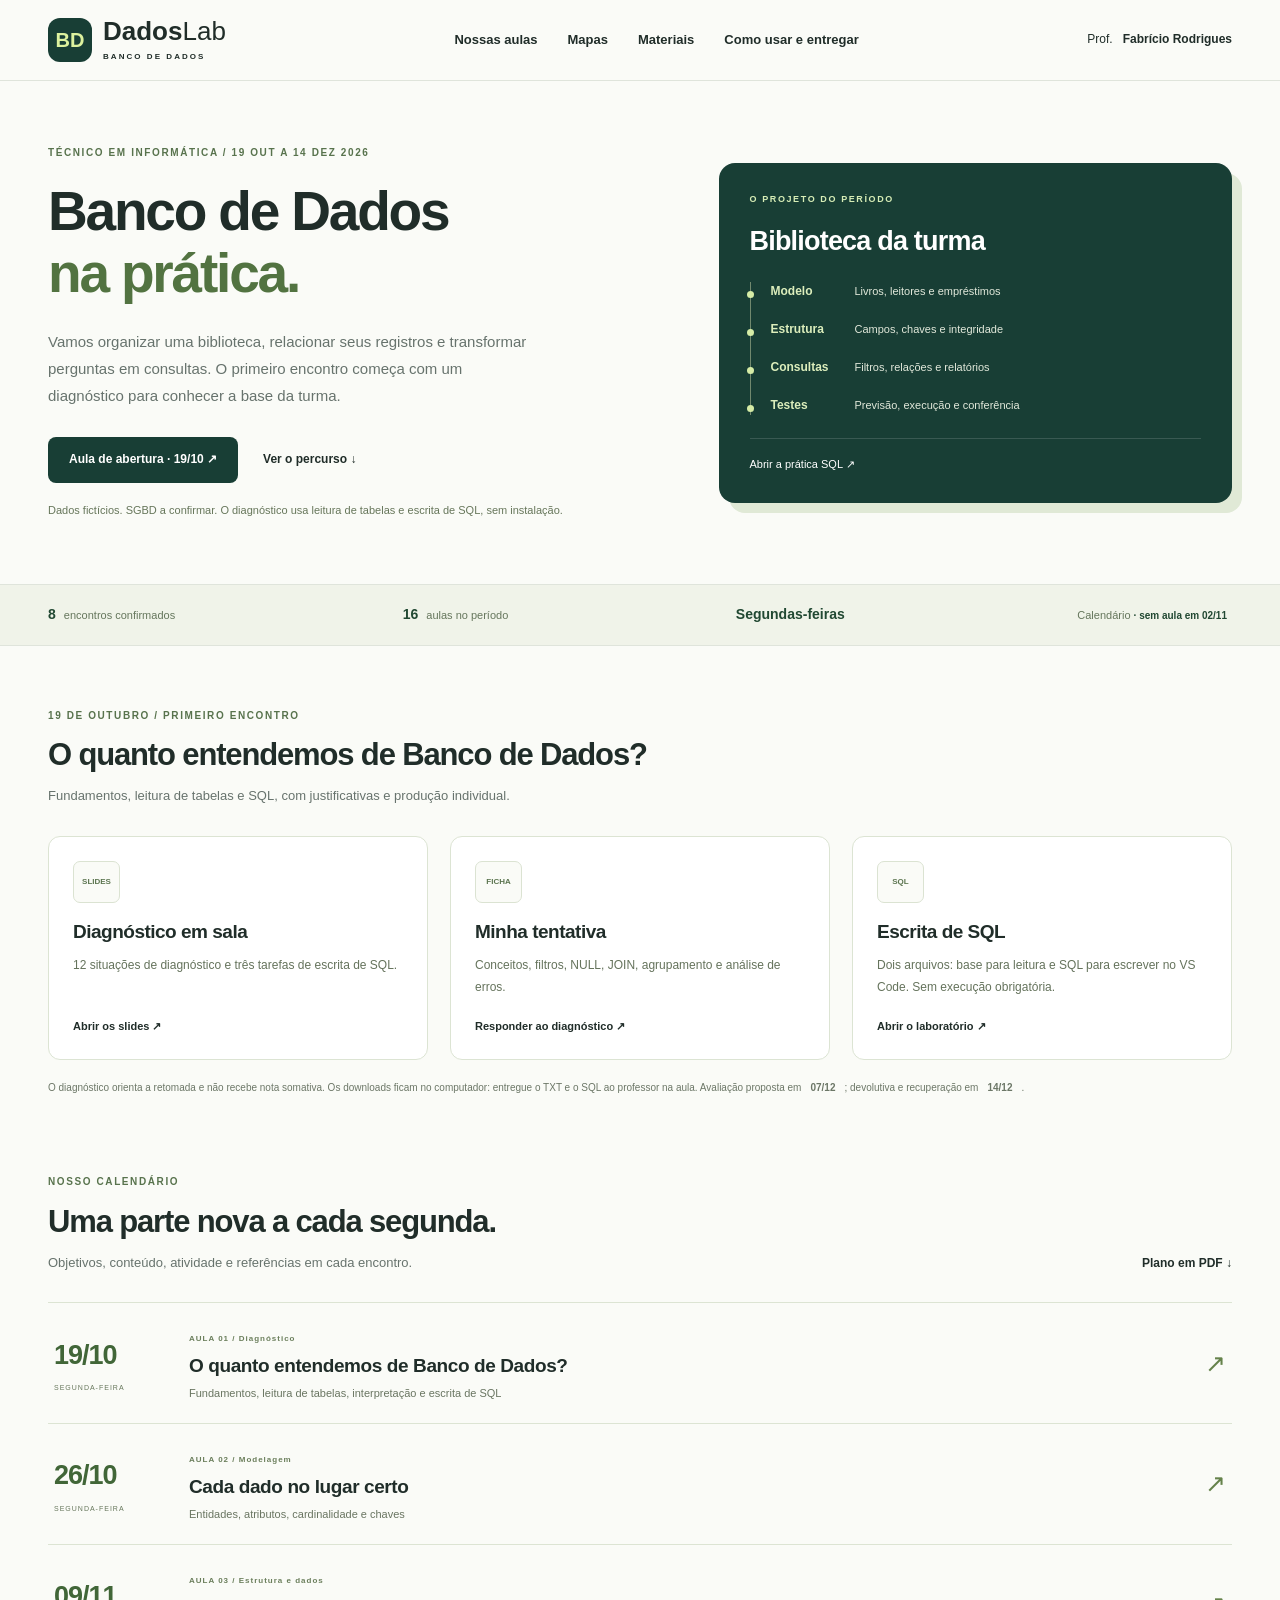
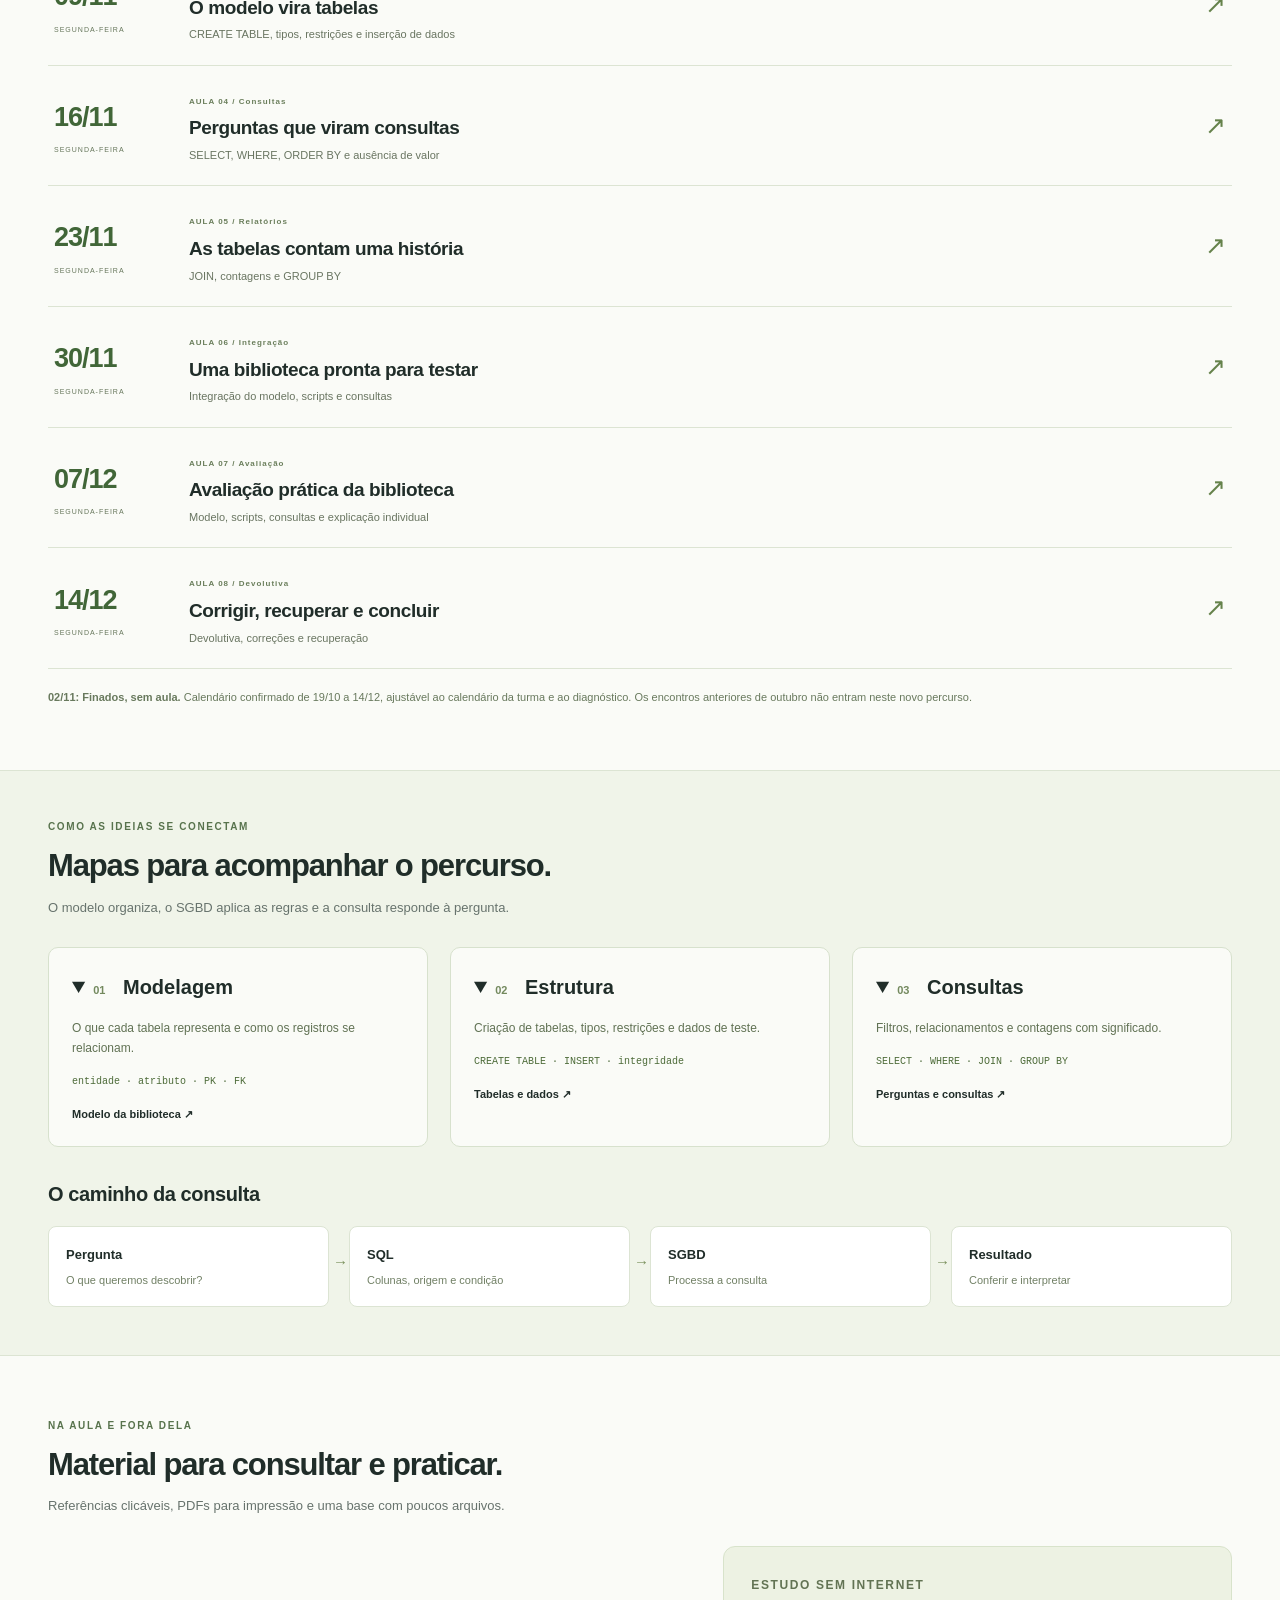
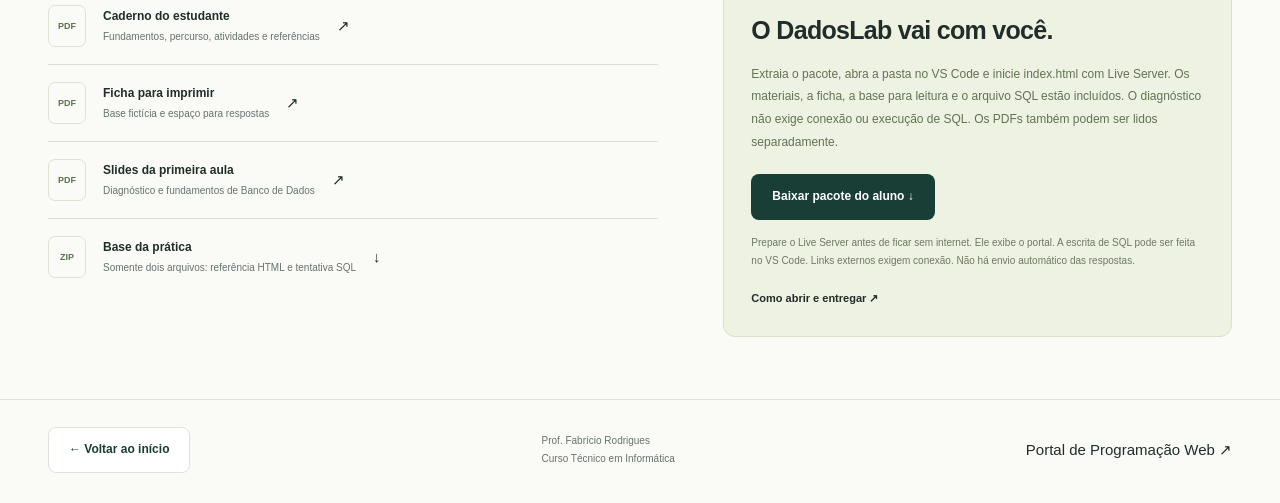
==== commit 58b35126: "Ajusta diagnóstico de Banco de Dados sem SGBD definido Remove modelagem, transações e segurança do d" ====
--- a/index.html
+++ b/index.html
@@ -39,7 +39,7 @@
             <a class="button primary" href="aulas.html?id=aula-01">Aula de abertura · 19/10 ↗</a>
             <a class="text-link" href="#encontros">Ver o percurso ↓</a>
           </div>
-          <p class="course-caption">Dados fictícios. Práticas em MySQL. O portal reúne orientações, ficha e arquivos SQL.</p>
+          <p class="course-caption">Dados fictícios. SGBD a confirmar. O diagnóstico usa leitura de tabelas e escrita de SQL, sem instalação.</p>
         </div>
         <aside class="hero-map">
           <p class="eyebrow">O PROJETO DO PERÍODO</p>
@@ -50,7 +50,7 @@
             <li><strong>Consultas</strong><span>Filtros, relações e relatórios</span></li>
             <li><strong>Testes</strong><span>Previsão, execução e conferência</span></li>
           </ol>
-          <a href="laboratorio.html">Abrir a prática MySQL ↗</a>
+          <a href="laboratorio.html">Abrir a prática SQL ↗</a>
         </aside>
       </section>
       <div class="course-strip"><div class="wrap period-stats">
@@ -63,12 +63,12 @@
         <div class="section-heading"><div>
           <p class="eyebrow">19 DE OUTUBRO / PRIMEIRO ENCONTRO</p>
           <h2>O quanto entendemos de Banco de Dados?</h2>
-          <p>Situações de compreensão, modelagem e SQL, com justificativas e produção individual.</p>
+          <p>Fundamentos, leitura de tabelas e SQL, com justificativas e produção individual.</p>
         </div></div>
         <div class="opening-grid">
-          <a class="opening-card" href="slides.html"><span class="resource-icon">SLIDES</span><h3>Diagnóstico em sala</h3><p>16 situações de diagnóstico e três tarefas SQL em MySQL.</p><span class="text-link">Abrir os slides ↗</span></a>
-          <a class="opening-card" href="diagnostico.html"><span class="resource-icon">FICHA</span><h3>Minha tentativa</h3><p>Fundamentos, modelagem, integridade, consultas, transações, segurança e desempenho.</p><span class="text-link">Responder ao diagnóstico ↗</span></a>
-          <a class="opening-card" href="laboratorio.html"><span class="resource-icon">SQL</span><h3>Prática em MySQL</h3><p>Dois scripts para o MySQL do laboratório, com registro da tentativa e das evidências.</p><span class="text-link">Abrir o laboratório ↗</span></a>
+          <a class="opening-card" href="slides.html"><span class="resource-icon">SLIDES</span><h3>Diagnóstico em sala</h3><p>12 situações de diagnóstico e três tarefas de escrita de SQL.</p><span class="text-link">Abrir os slides ↗</span></a>
+          <a class="opening-card" href="diagnostico.html"><span class="resource-icon">FICHA</span><h3>Minha tentativa</h3><p>Conceitos, filtros, NULL, JOIN, agrupamento e análise de erros.</p><span class="text-link">Responder ao diagnóstico ↗</span></a>
+          <a class="opening-card" href="laboratorio.html"><span class="resource-icon">SQL</span><h3>Escrita de SQL</h3><p>Dois arquivos: base para leitura e SQL para escrever no VS Code. Sem execução obrigatória.</p><span class="text-link">Abrir o laboratório ↗</span></a>
         </div>
         <p class="proposal-note">O diagnóstico orienta a retomada e não recebe nota somativa. Os downloads ficam no computador: entregue o TXT e o SQL ao professor na aula. Avaliação proposta em <strong>07/12</strong>; devolutiva e recuperação em <strong>14/12</strong>.</p>
       </section>
@@ -93,8 +93,8 @@
           <a class="resource" href="Caderno-do-Estudante-BD.pdf"><span class="resource-icon">PDF</span><span><strong>Caderno do estudante</strong><small>Fundamentos, percurso, atividades e referências</small></span><span>↗</span></a>
           <a class="resource" href="Ficha-Diagnostico-BD.pdf"><span class="resource-icon">PDF</span><span><strong>Ficha para imprimir</strong><small>Base fictícia e espaço para respostas</small></span><span>↗</span></a>
           <a class="resource" href="Slides-Aula-01-BD.pdf"><span class="resource-icon">PDF</span><span><strong>Slides da primeira aula</strong><small>Diagnóstico e fundamentos de Banco de Dados</small></span><span>↗</span></a>
-          <a class="resource" href="Pratica-Banco-de-Dados.zip" download><span class="resource-icon">ZIP</span><span><strong>Base da prática</strong><small>Somente dois scripts SQL, indentados</small></span><span>↓</span></a>
-        </div><div class="offline-card"><p class="eyebrow">ESTUDO SEM INTERNET</p><h3>O DadosLab vai com você.</h3><p>Extraia o pacote, abra a pasta no VS Code e inicie index.html com Live Server. Os materiais, a ficha e os scripts MySQL estão incluídos. Para executar SQL, use o servidor e o cliente MySQL disponíveis no laboratório. Os PDFs também podem ser lidos separadamente.</p><a id="offline-download" class="button primary" href="DadosLab-Aluno-Offline.zip" download>Baixar pacote do aluno ↓</a><small>Prepare o Live Server antes de ficar sem internet. Ele exibe o portal, enquanto o MySQL executa o SQL. Links externos exigem conexão. Não há envio automático das respostas.</small><a class="text-link" href="guia.html">Como abrir e entregar ↗</a></div></div>
+          <a class="resource" href="Pratica-Banco-de-Dados.zip" download><span class="resource-icon">ZIP</span><span><strong>Base da prática</strong><small>Somente dois arquivos: referência HTML e tentativa SQL</small></span><span>↓</span></a>
+        </div><div class="offline-card"><p class="eyebrow">ESTUDO SEM INTERNET</p><h3>O DadosLab vai com você.</h3><p>Extraia o pacote, abra a pasta no VS Code e inicie index.html com Live Server. Os materiais, a ficha, a base para leitura e o arquivo SQL estão incluídos. O diagnóstico não exige conexão ou execução de SQL. Os PDFs também podem ser lidos separadamente.</p><a id="offline-download" class="button primary" href="DadosLab-Aluno-Offline.zip" download>Baixar pacote do aluno ↓</a><small>Prepare o Live Server antes de ficar sem internet. Ele exibe o portal. A escrita de SQL pode ser feita no VS Code. Links externos exigem conexão. Não há envio automático das respostas.</small><a class="text-link" href="guia.html">Como abrir e entregar ↗</a></div></div>
       </section>
     </main>
     <footer class="site-footer">
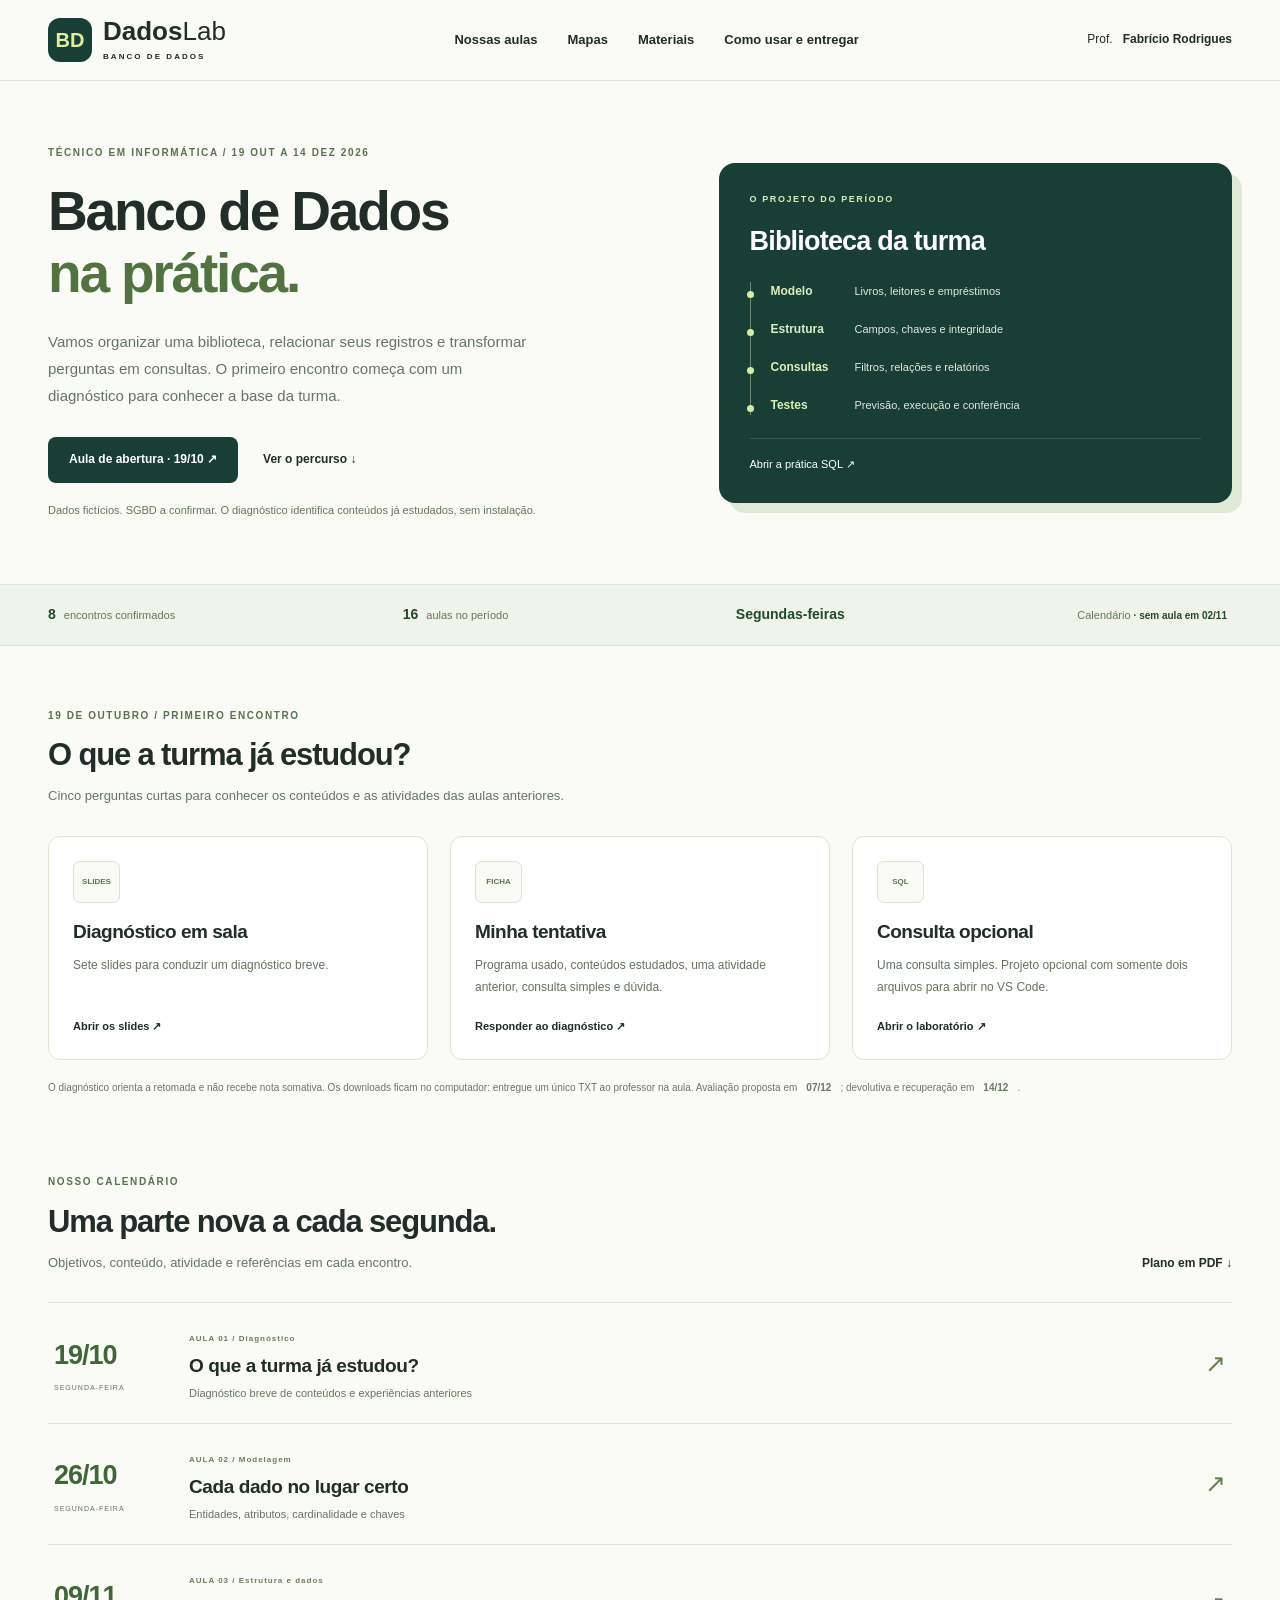
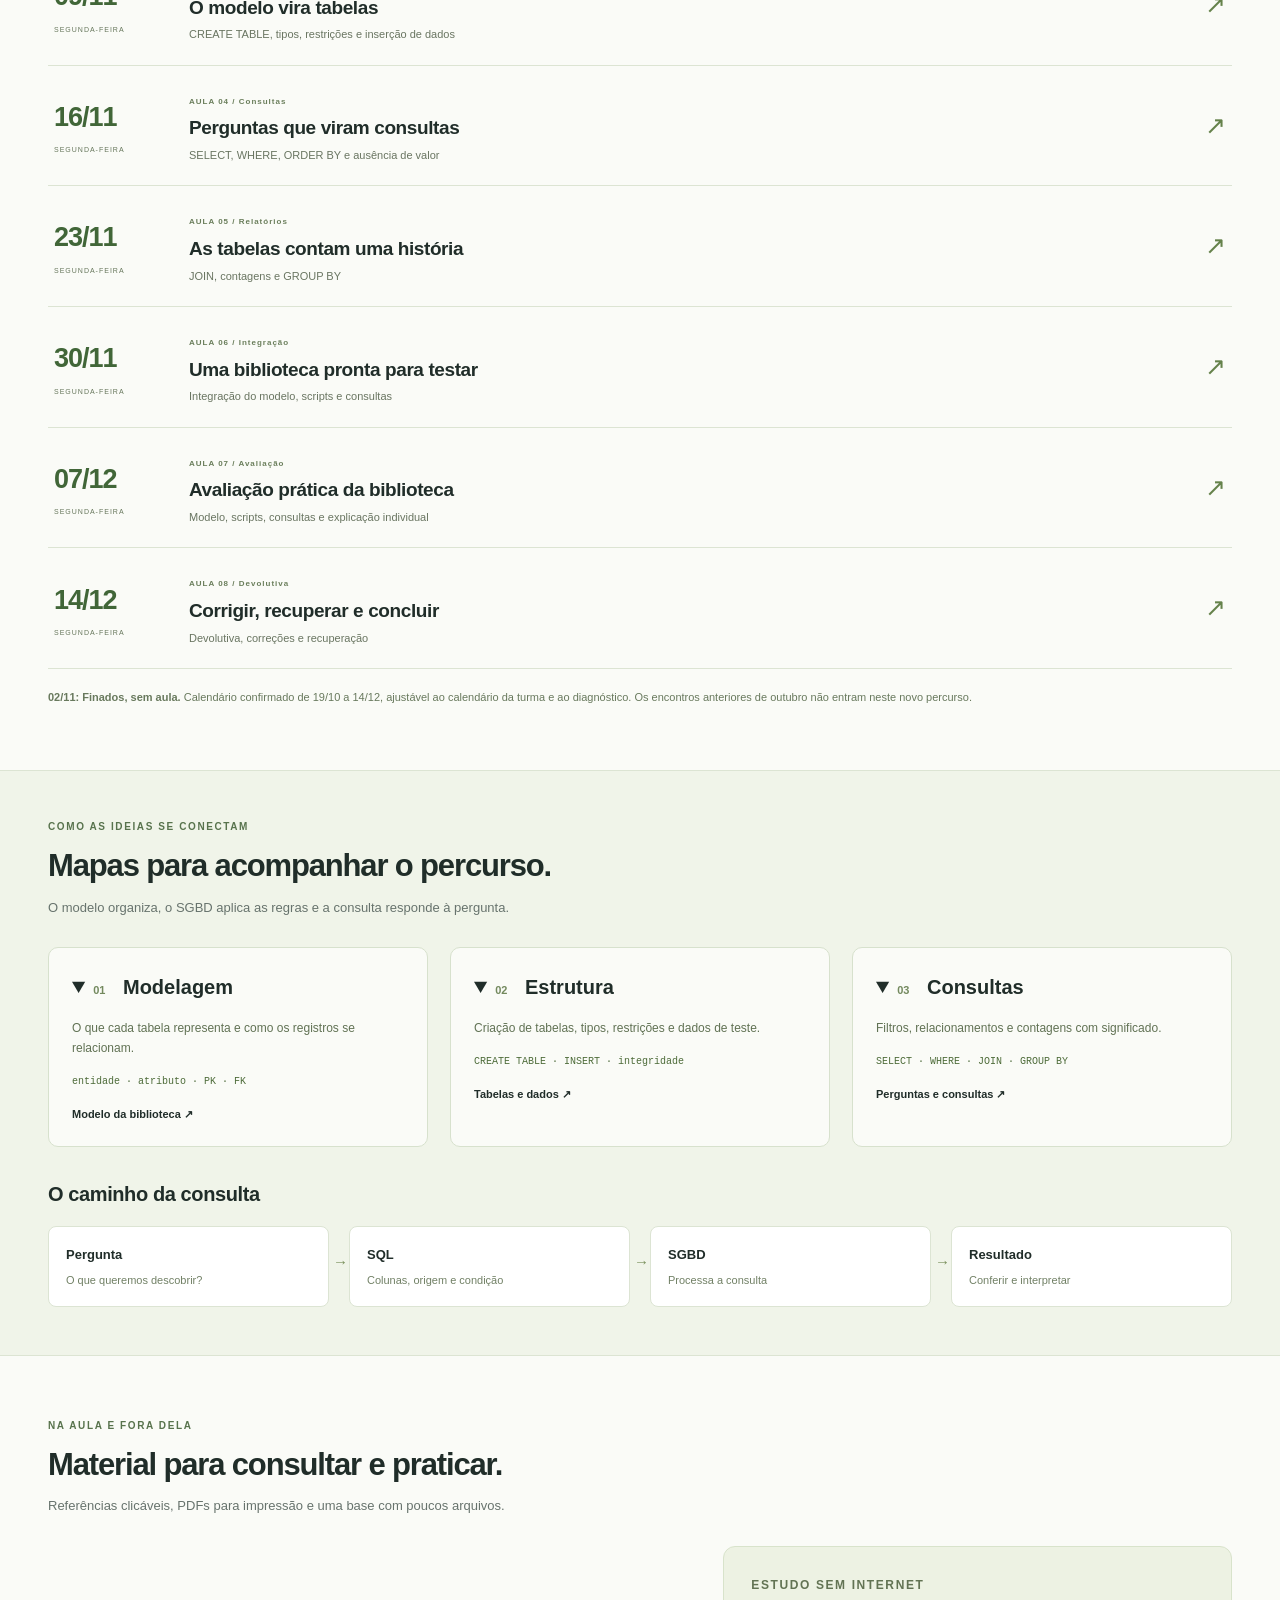
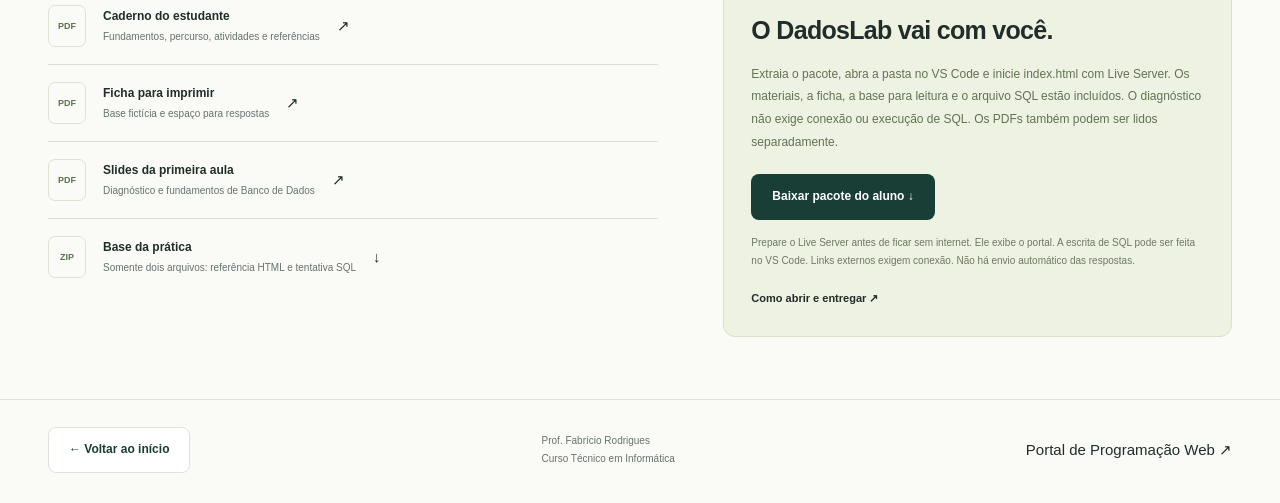
==== commit 5e6b839a: "Resume diagnóstico para identificar conteúdos já estudados Cinco perguntas diretas, matriz dos conte" ====
--- a/index.html
+++ b/index.html
@@ -39,7 +39,7 @@
             <a class="button primary" href="aulas.html?id=aula-01">Aula de abertura · 19/10 ↗</a>
             <a class="text-link" href="#encontros">Ver o percurso ↓</a>
           </div>
-          <p class="course-caption">Dados fictícios. SGBD a confirmar. O diagnóstico usa leitura de tabelas e escrita de SQL, sem instalação.</p>
+          <p class="course-caption">Dados fictícios. SGBD a confirmar. O diagnóstico identifica conteúdos já estudados, sem instalação.</p>
         </div>
         <aside class="hero-map">
           <p class="eyebrow">O PROJETO DO PERÍODO</p>
@@ -62,15 +62,15 @@
       <section class="wrap section">
         <div class="section-heading"><div>
           <p class="eyebrow">19 DE OUTUBRO / PRIMEIRO ENCONTRO</p>
-          <h2>O quanto entendemos de Banco de Dados?</h2>
-          <p>Fundamentos, leitura de tabelas e SQL, com justificativas e produção individual.</p>
+          <h2>O que a turma já estudou?</h2>
+          <p>Cinco perguntas curtas para conhecer os conteúdos e as atividades das aulas anteriores.</p>
         </div></div>
         <div class="opening-grid">
-          <a class="opening-card" href="slides.html"><span class="resource-icon">SLIDES</span><h3>Diagnóstico em sala</h3><p>12 situações de diagnóstico e três tarefas de escrita de SQL.</p><span class="text-link">Abrir os slides ↗</span></a>
-          <a class="opening-card" href="diagnostico.html"><span class="resource-icon">FICHA</span><h3>Minha tentativa</h3><p>Conceitos, filtros, NULL, JOIN, agrupamento e análise de erros.</p><span class="text-link">Responder ao diagnóstico ↗</span></a>
-          <a class="opening-card" href="laboratorio.html"><span class="resource-icon">SQL</span><h3>Escrita de SQL</h3><p>Dois arquivos: base para leitura e SQL para escrever no VS Code. Sem execução obrigatória.</p><span class="text-link">Abrir o laboratório ↗</span></a>
+          <a class="opening-card" href="slides.html"><span class="resource-icon">SLIDES</span><h3>Diagnóstico em sala</h3><p>Sete slides para conduzir um diagnóstico breve.</p><span class="text-link">Abrir os slides ↗</span></a>
+          <a class="opening-card" href="diagnostico.html"><span class="resource-icon">FICHA</span><h3>Minha tentativa</h3><p>Programa usado, conteúdos estudados, uma atividade anterior, consulta simples e dúvida.</p><span class="text-link">Responder ao diagnóstico ↗</span></a>
+          <a class="opening-card" href="laboratorio.html"><span class="resource-icon">SQL</span><h3>Consulta opcional</h3><p>Uma consulta simples. Projeto opcional com somente dois arquivos para abrir no VS Code.</p><span class="text-link">Abrir o laboratório ↗</span></a>
         </div>
-        <p class="proposal-note">O diagnóstico orienta a retomada e não recebe nota somativa. Os downloads ficam no computador: entregue o TXT e o SQL ao professor na aula. Avaliação proposta em <strong>07/12</strong>; devolutiva e recuperação em <strong>14/12</strong>.</p>
+        <p class="proposal-note">O diagnóstico orienta a retomada e não recebe nota somativa. Os downloads ficam no computador: entregue um único TXT ao professor na aula. Avaliação proposta em <strong>07/12</strong>; devolutiva e recuperação em <strong>14/12</strong>.</p>
       </section>
       <section id="encontros" class="wrap section calendar-section">
         <div class="section-heading"><div><p class="eyebrow">NOSSO CALENDÁRIO</p><h2>Uma parte nova a cada segunda.</h2><p>Objetivos, conteúdo, atividade e referências em cada encontro.</p></div><a class="text-link" href="Plano-do-Periodo-BD.pdf">Plano em PDF ↓</a></div>
--- a/styles.css
+++ b/styles.css
@@ -68,3 +68,6 @@
 .diagnostic-question select { display:block; width:100%; padding:12px; margin:8px 0 18px; color:var(--green); background:#fff; border:1px solid var(--line); border-radius:5px; font:inherit; }
 .diagnostic-question textarea { min-height:130px; }
 .db-question-index { position:sticky; top:0; z-index:2; padding:12px; background:#fafbf7; border:1px solid var(--line); }
+
+#db-questions textarea { min-height: 75px; }
+#resposta-4 { min-height: 120px; }
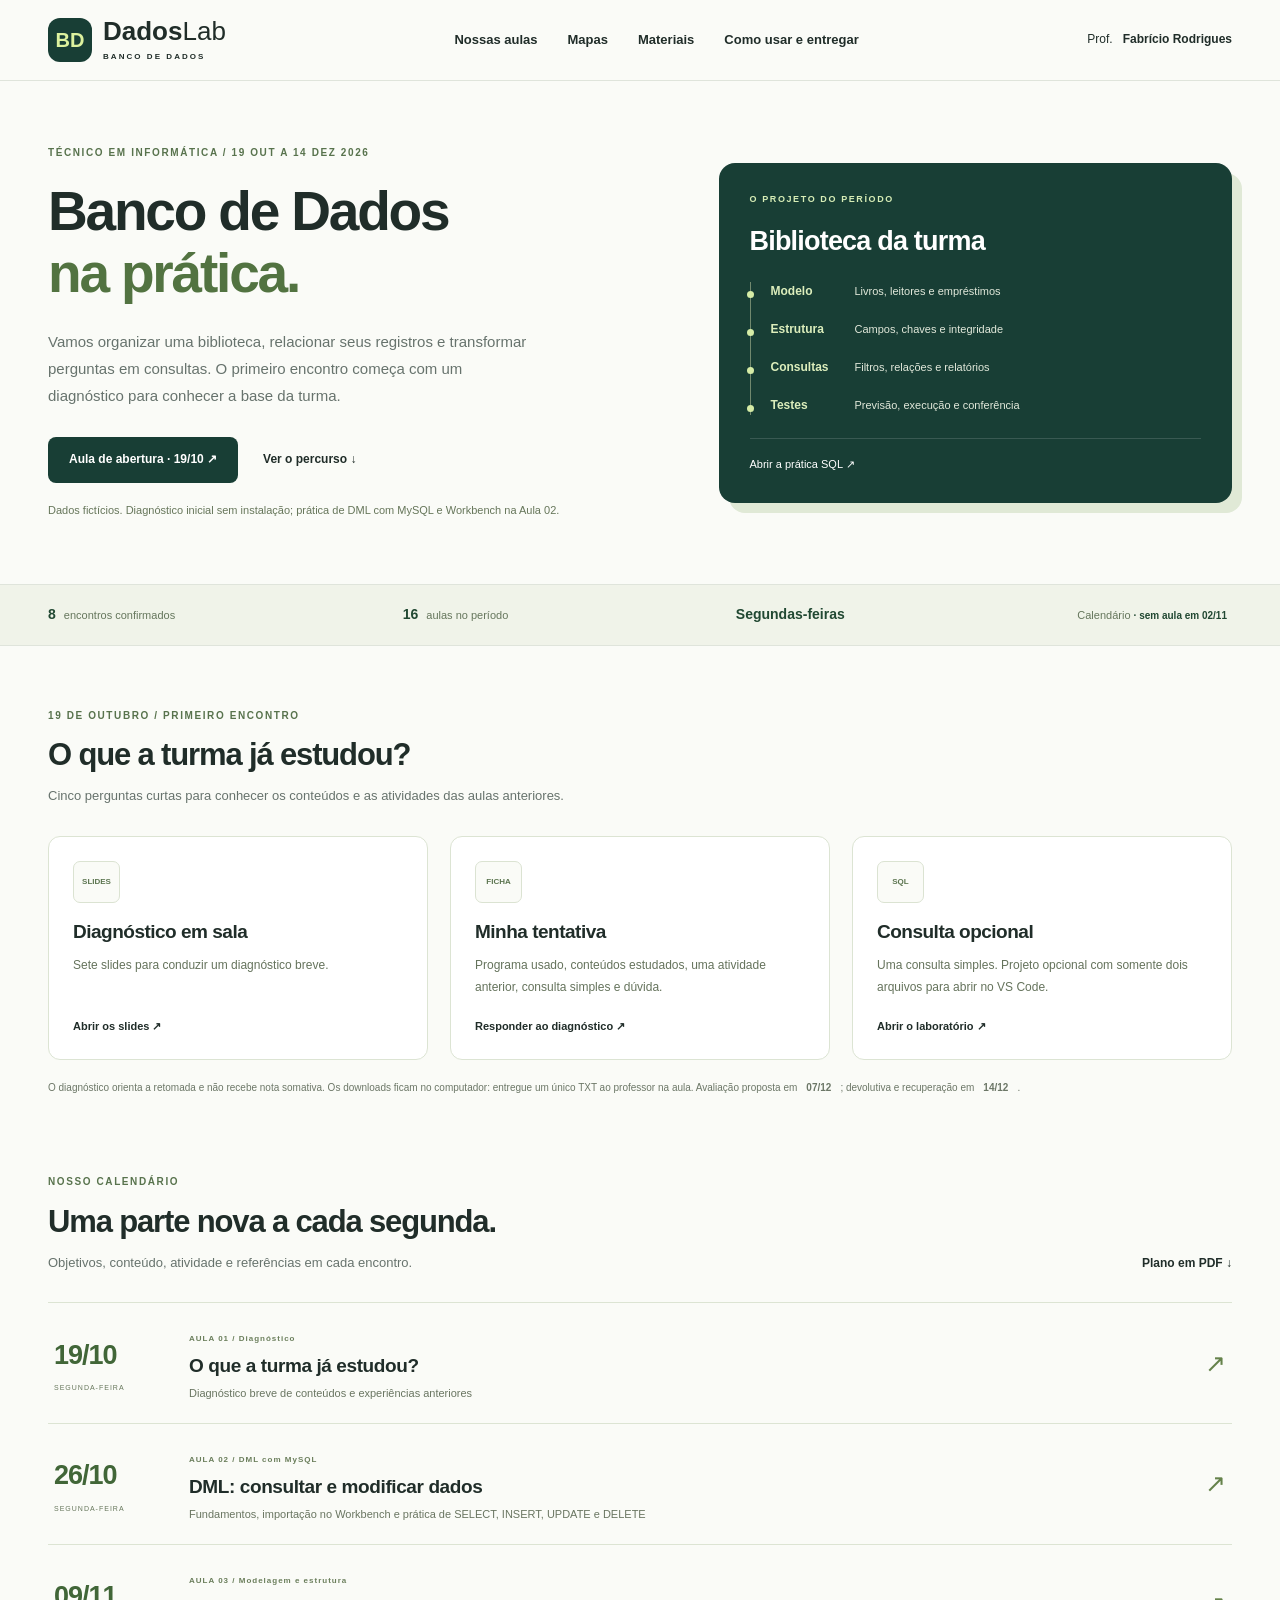
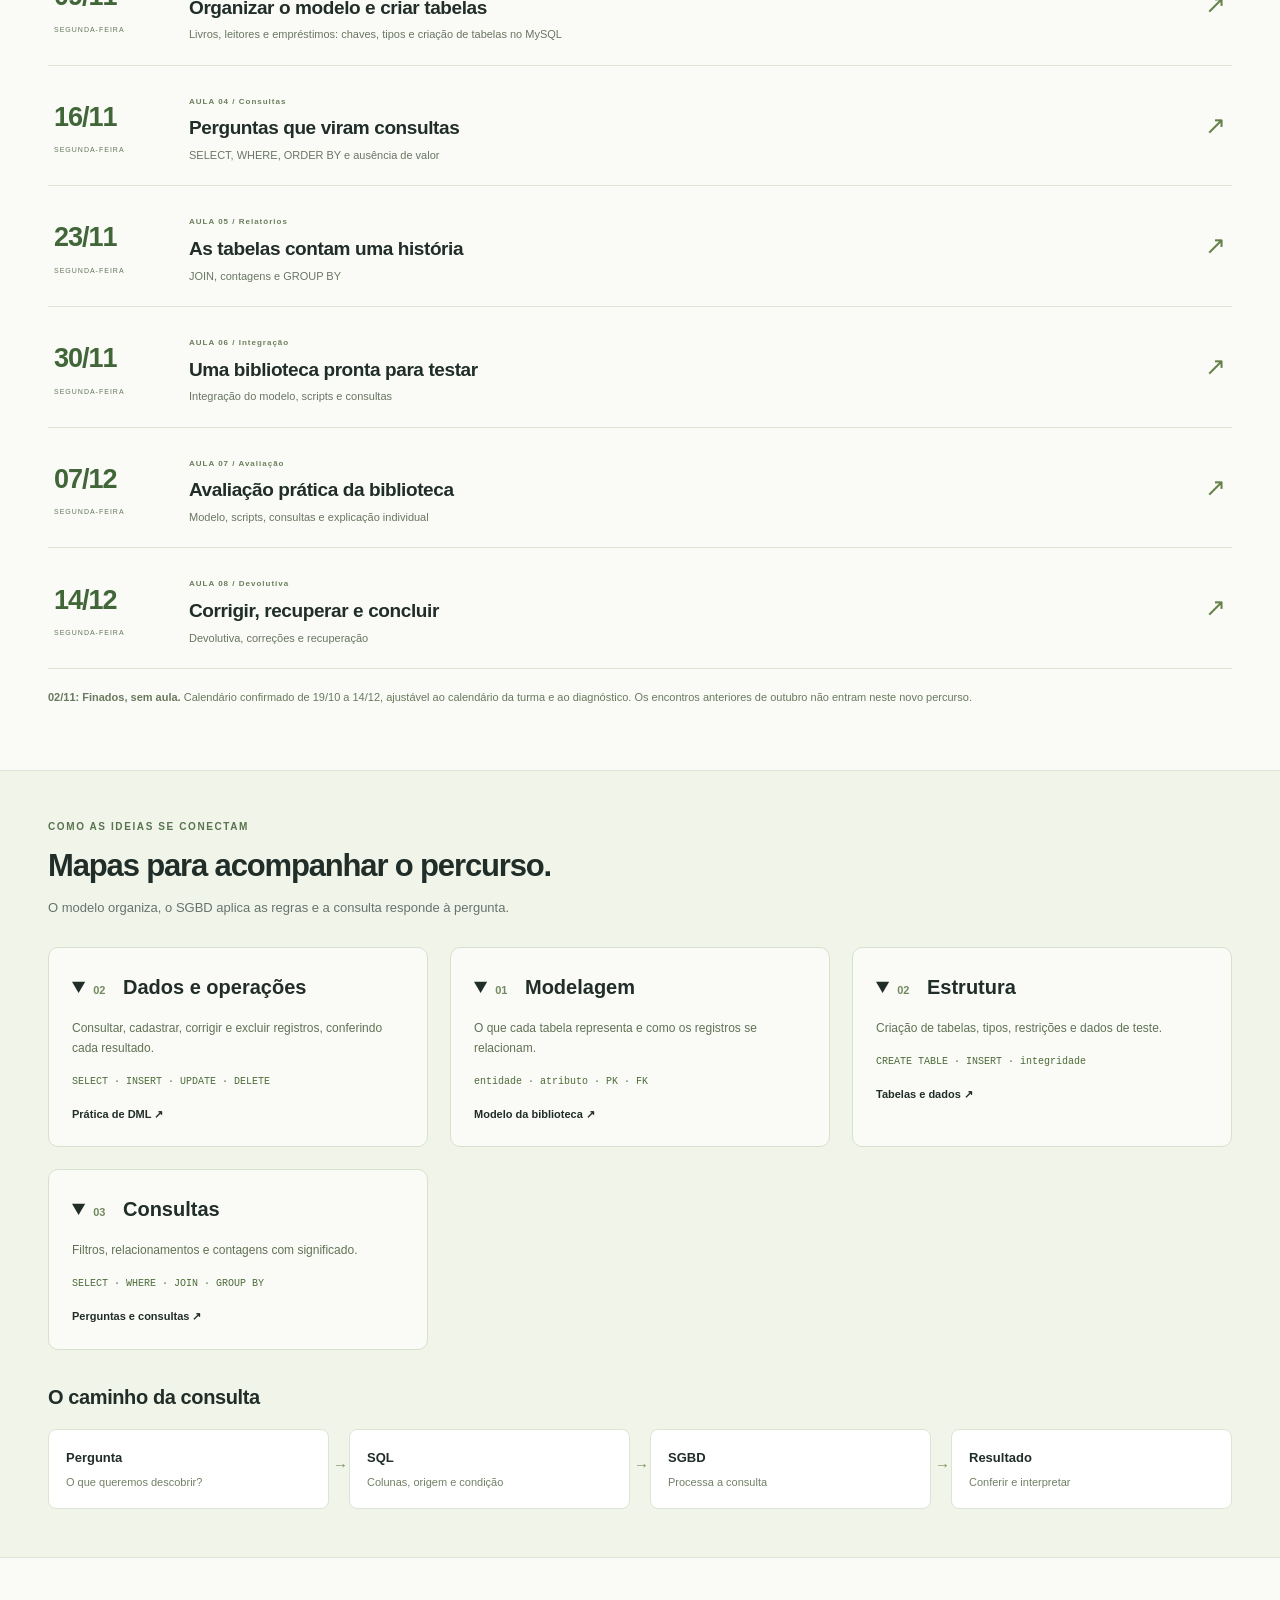
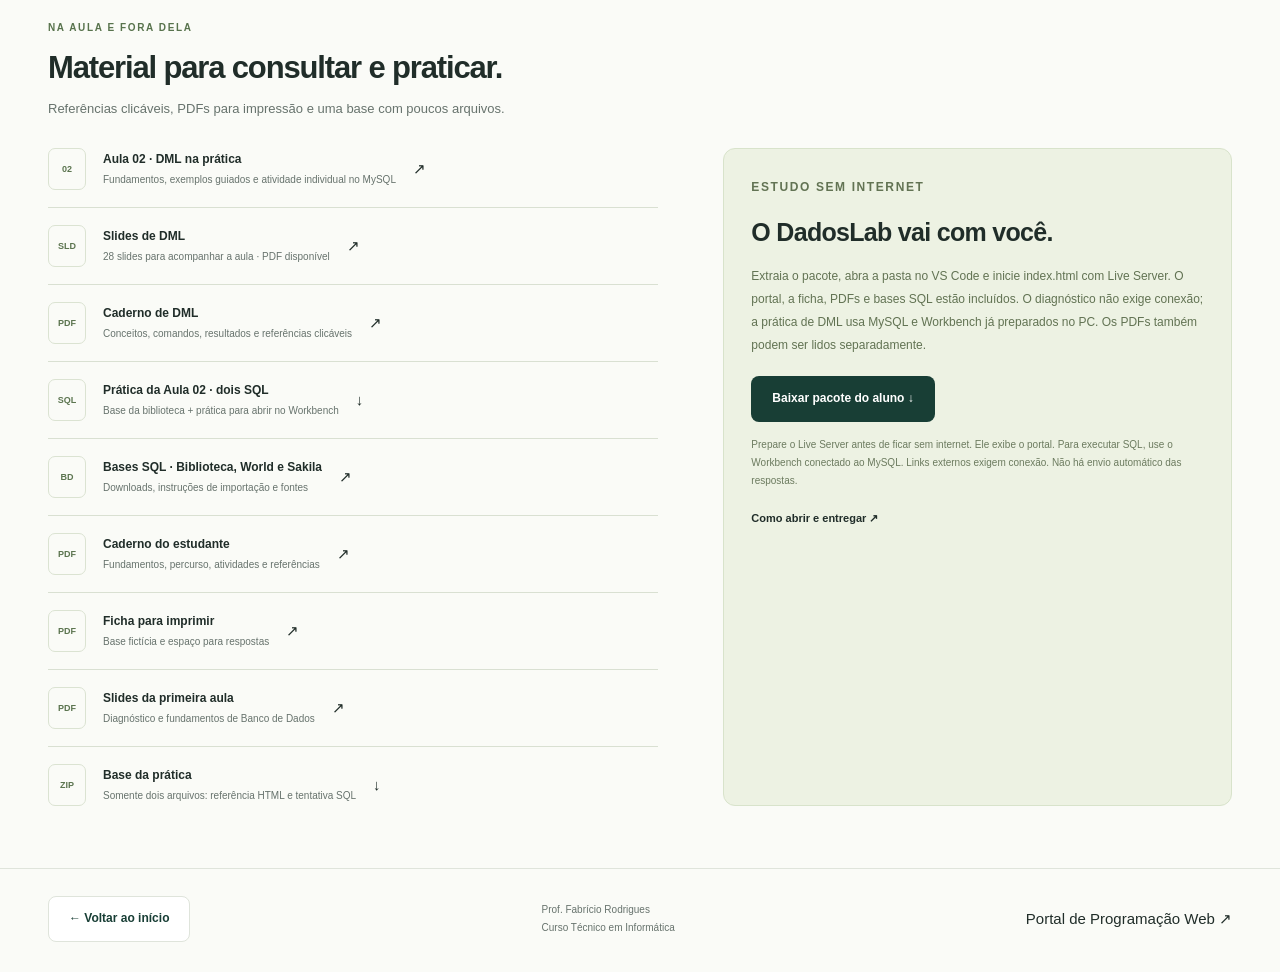
==== commit d1d22777: "Publicar Aula 02 de DML com bases MySQL, slides e pratica guiada" ====
--- a/index.html
+++ b/index.html
@@ -39,7 +39,7 @@
             <a class="button primary" href="aulas.html?id=aula-01">Aula de abertura · 19/10 ↗</a>
             <a class="text-link" href="#encontros">Ver o percurso ↓</a>
           </div>
-          <p class="course-caption">Dados fictícios. SGBD a confirmar. O diagnóstico identifica conteúdos já estudados, sem instalação.</p>
+          <p class="course-caption">Dados fictícios. Diagnóstico inicial sem instalação; prática de DML com MySQL e Workbench na Aula 02.</p>
         </div>
         <aside class="hero-map">
           <p class="eyebrow">O PROJETO DO PERÍODO</p>
@@ -79,8 +79,8 @@
       </section>
       <section id="mapas" class="maps-section"><div class="wrap">
         <div class="section-heading"><div><p class="eyebrow">COMO AS IDEIAS SE CONECTAM</p><h2>Mapas para acompanhar o percurso.</h2><p>O modelo organiza, o SGBD aplica as regras e a consulta responde à pergunta.</p></div></div>
-        <div class="knowledge-map">
-          <details open><summary><span>01</span> Modelagem</summary><p>O que cada tabela representa e como os registros se relacionam.</p><code>entidade · atributo · PK · FK</code><a href="aulas.html?id=aula-02">Modelo da biblioteca ↗</a></details>
+        <div class="knowledge-map"><details open><summary><span>02</span> Dados e operações</summary><p>Consultar, cadastrar, corrigir e excluir registros, conferindo cada resultado.</p><code>SELECT · INSERT · UPDATE · DELETE</code><a href="aulas.html?id=aula-02">Prática de DML ↗</a></details>
+          <details open><summary><span>01</span> Modelagem</summary><p>O que cada tabela representa e como os registros se relacionam.</p><code>entidade · atributo · PK · FK</code><a href="aulas.html?id=aula-03">Modelo da biblioteca ↗</a></details>
           <details open><summary><span>02</span> Estrutura</summary><p>Criação de tabelas, tipos, restrições e dados de teste.</p><code>CREATE TABLE · INSERT · integridade</code><a href="aulas.html?id=aula-03">Tabelas e dados ↗</a></details>
           <details open><summary><span>03</span> Consultas</summary><p>Filtros, relacionamentos e contagens com significado.</p><code>SELECT · WHERE · JOIN · GROUP BY</code><a href="aulas.html?id=aula-04">Perguntas e consultas ↗</a></details>
         </div>
@@ -90,11 +90,17 @@
       <section id="materiais" class="wrap section">
         <div class="section-heading"><div><p class="eyebrow">NA AULA E FORA DELA</p><h2>Material para consultar e praticar.</h2><p>Referências clicáveis, PDFs para impressão e uma base com poucos arquivos.</p></div></div>
         <div class="materials-two"><div class="resource-list">
+          <a class="resource" href="aulas.html?id=aula-02"><span class="resource-icon">02</span><span><strong>Aula 02 · DML na prática</strong><small>Fundamentos, exemplos guiados e atividade individual no MySQL</small></span><span>↗</span></a>
+          <a class="resource" href="slides-dml.html"><span class="resource-icon">SLD</span><span><strong>Slides de DML</strong><small>28 slides para acompanhar a aula · PDF disponível</small></span><span>↗</span></a>
+          <a class="resource" href="Caderno-Aula-02-DML.pdf"><span class="resource-icon">PDF</span><span><strong>Caderno de DML</strong><small>Conceitos, comandos, resultados e referências clicáveis</small></span><span>↗</span></a>
+          <a class="resource" href="Aula-02-DML-Pratica.zip" download><span class="resource-icon">SQL</span><span><strong>Prática da Aula 02 · dois SQL</strong><small>Base da biblioteca + prática para abrir no Workbench</small></span><span>↓</span></a>
+          <a class="resource" href="bases.html"><span class="resource-icon">BD</span><span><strong>Bases SQL · Biblioteca, World e Sakila</strong><small>Downloads, instruções de importação e fontes</small></span><span>↗</span></a>
+
           <a class="resource" href="Caderno-do-Estudante-BD.pdf"><span class="resource-icon">PDF</span><span><strong>Caderno do estudante</strong><small>Fundamentos, percurso, atividades e referências</small></span><span>↗</span></a>
           <a class="resource" href="Ficha-Diagnostico-BD.pdf"><span class="resource-icon">PDF</span><span><strong>Ficha para imprimir</strong><small>Base fictícia e espaço para respostas</small></span><span>↗</span></a>
           <a class="resource" href="Slides-Aula-01-BD.pdf"><span class="resource-icon">PDF</span><span><strong>Slides da primeira aula</strong><small>Diagnóstico e fundamentos de Banco de Dados</small></span><span>↗</span></a>
           <a class="resource" href="Pratica-Banco-de-Dados.zip" download><span class="resource-icon">ZIP</span><span><strong>Base da prática</strong><small>Somente dois arquivos: referência HTML e tentativa SQL</small></span><span>↓</span></a>
-        </div><div class="offline-card"><p class="eyebrow">ESTUDO SEM INTERNET</p><h3>O DadosLab vai com você.</h3><p>Extraia o pacote, abra a pasta no VS Code e inicie index.html com Live Server. Os materiais, a ficha, a base para leitura e o arquivo SQL estão incluídos. O diagnóstico não exige conexão ou execução de SQL. Os PDFs também podem ser lidos separadamente.</p><a id="offline-download" class="button primary" href="DadosLab-Aluno-Offline.zip" download>Baixar pacote do aluno ↓</a><small>Prepare o Live Server antes de ficar sem internet. Ele exibe o portal. A escrita de SQL pode ser feita no VS Code. Links externos exigem conexão. Não há envio automático das respostas.</small><a class="text-link" href="guia.html">Como abrir e entregar ↗</a></div></div>
+        </div><div class="offline-card"><p class="eyebrow">ESTUDO SEM INTERNET</p><h3>O DadosLab vai com você.</h3><p>Extraia o pacote, abra a pasta no VS Code e inicie index.html com Live Server. O portal, a ficha, PDFs e bases SQL estão incluídos. O diagnóstico não exige conexão; a prática de DML usa MySQL e Workbench já preparados no PC. Os PDFs também podem ser lidos separadamente.</p><a id="offline-download" class="button primary" href="DadosLab-Aluno-Offline.zip" download>Baixar pacote do aluno ↓</a><small>Prepare o Live Server antes de ficar sem internet. Ele exibe o portal. Para executar SQL, use o Workbench conectado ao MySQL. Links externos exigem conexão. Não há envio automático das respostas.</small><a class="text-link" href="guia.html">Como abrir e entregar ↗</a></div></div>
       </section>
     </main>
     <footer class="site-footer">
--- a/styles.css
+++ b/styles.css
@@ -71,3 +71,13 @@
 
 #db-questions textarea { min-height: 75px; }
 #resposta-4 { min-height: 120px; }
+
+/* Aula 02 - DML: leitura de codigo e mapas didaticos. */
+.lesson-content pre { font: 15px/1.65 Consolas, monospace; white-space: pre-wrap; overflow-wrap: anywhere; tab-size: 2; }
+.dml-map { display: flex; gap: 1rem; padding: 0; list-style: none; flex-wrap: wrap; margin: 1.4rem 0; }
+.dml-map li { flex: 1 1 9rem; background: #e8f0de; color: #183e35; padding: 1rem; font-weight: 700; white-space: pre-line; }
+.dml-expected { border-left: 4px solid #5d7d3f; background: #edf3e6; padding: .8rem 1rem; }
+.bases-page section { margin: 2rem 0 3rem; }
+.bases-page .button { margin: .4rem .4rem .8rem 0; }
+.db-deck .dml-expected { font-size: 18px; }
+@media (max-width: 700px) { .lesson-content pre { font-size: 13px; } .dml-map { display: grid; grid-template-columns: 1fr; } }
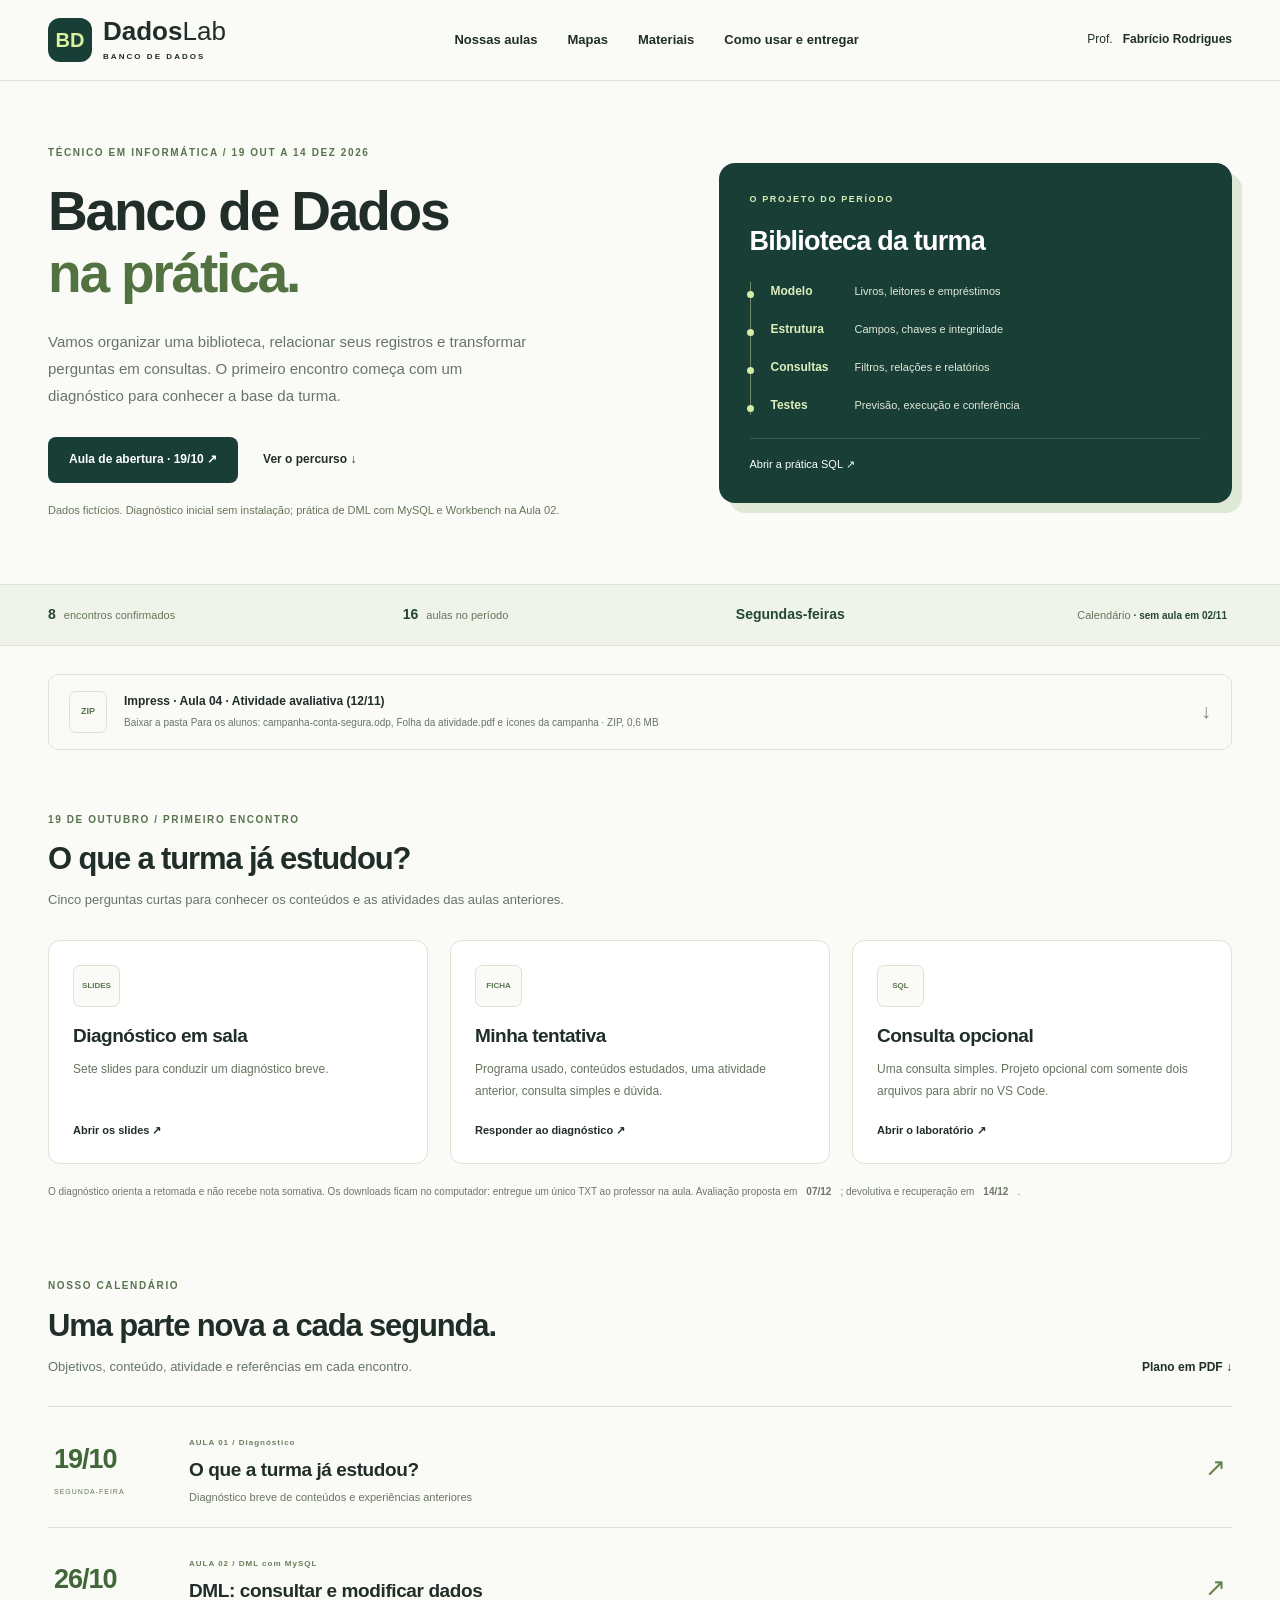
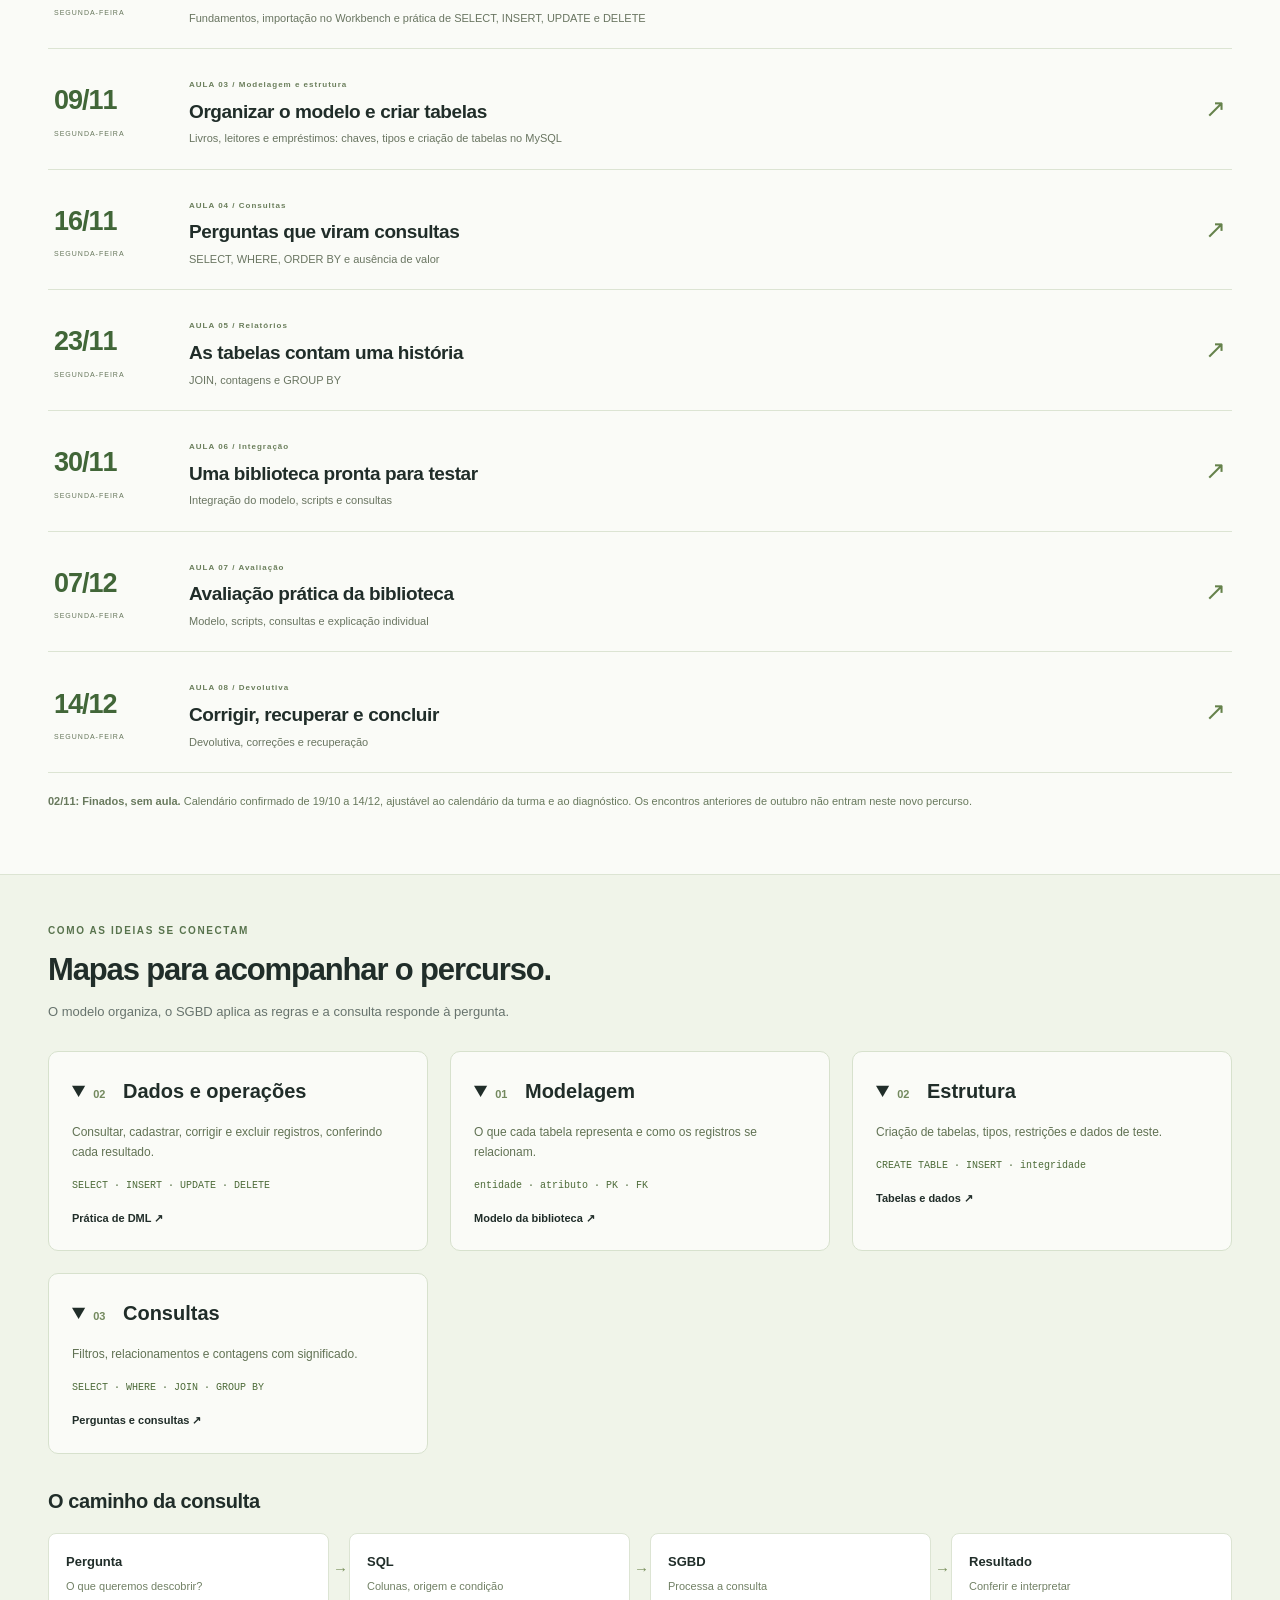
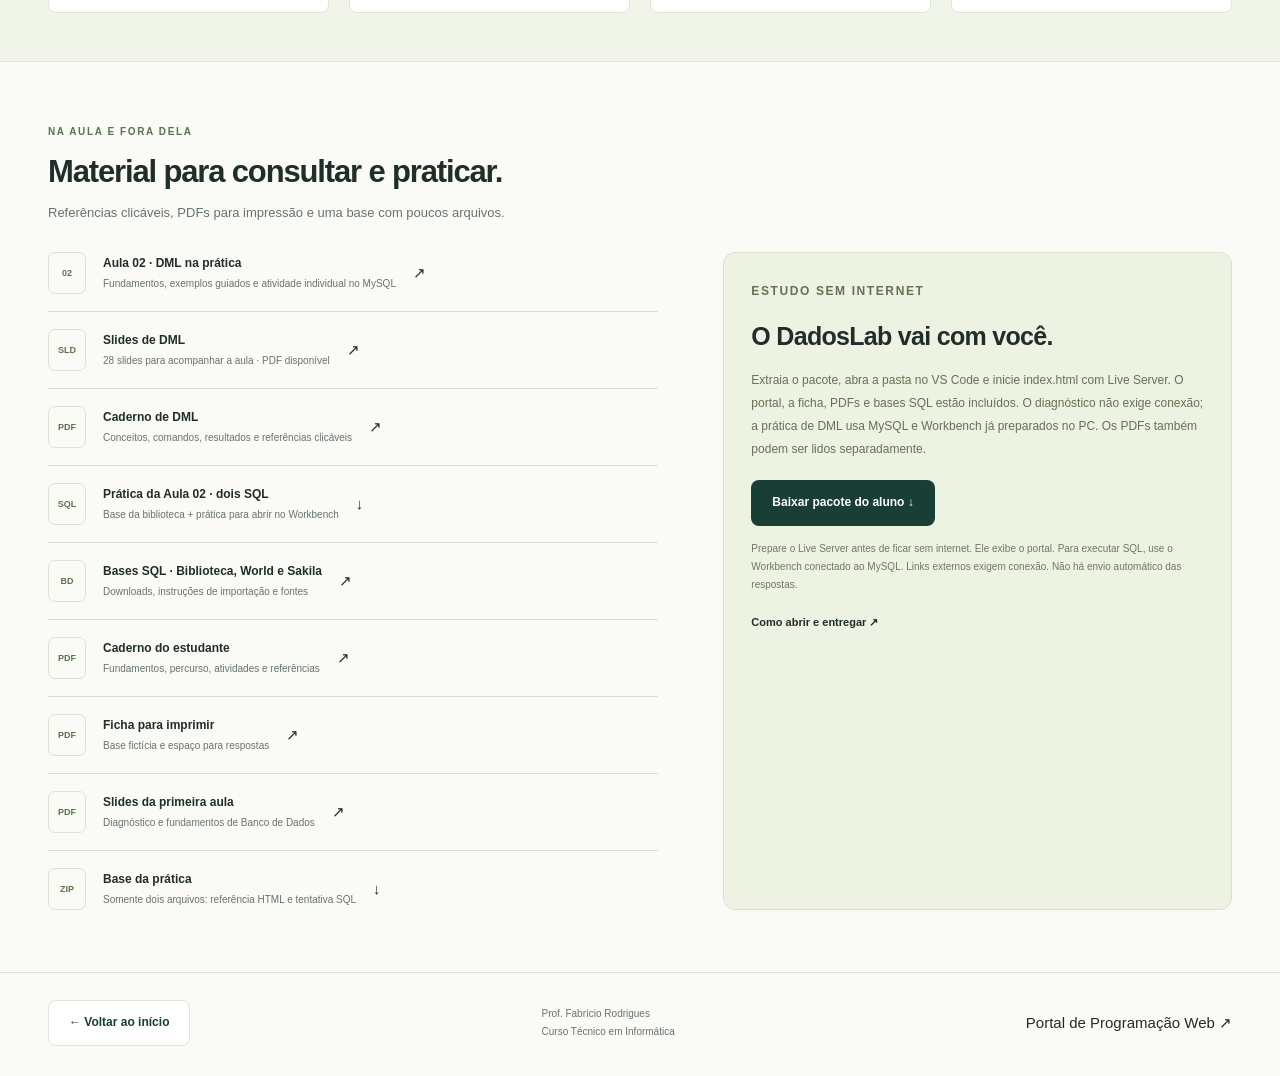
==== commit 7b572b5b: "Publicar pasta da atividade avaliativa da Aula 04 de Impress para download Impress-Aula04-Atividade-" ====
--- a/index.html
+++ b/index.html
@@ -59,6 +59,9 @@
         <span><strong>Segundas-feiras</strong></span>
         <span>Calendário <strong>· sem aula em 02/11</strong></span>
       </div></div>
+      <section class="wrap download-only" aria-label="Download da atividade de Impress">
+        <a class="resource" href="Impress-Aula04-Atividade-Avaliativa.zip" download><span class="resource-icon">ZIP</span><span><strong>Impress · Aula 04 · Atividade avaliativa (12/11)</strong><small>Baixar a pasta Para os alunos: campanha-conta-segura.odp, Folha da atividade.pdf e ícones da campanha · ZIP, 0,6 MB</small></span><span class="resource-arrow">↓</span></a>
+      </section>
       <section class="wrap section">
         <div class="section-heading"><div>
           <p class="eyebrow">19 DE OUTUBRO / PRIMEIRO ENCONTRO</p>
--- a/styles.css
+++ b/styles.css
@@ -81,3 +81,29 @@
 .bases-page .button { margin: .4rem .4rem .8rem 0; }
 .db-deck .dml-expected { font-size: 18px; }
 @media (max-width: 700px) { .lesson-content pre { font-size: 13px; } .dml-map { display: grid; grid-template-columns: 1fr; } }
+
+/* Aula 02: mesmas faces visuais do PDF e da apresentacao editavel. */
+.detail-wrap.dml-presentation { width: calc(100% - 2rem); max-width: 1280px; }
+.db-deck.dml-visual-deck { width: 100%; max-width: 1280px; min-height: 0; padding: 0; border: 0; border-radius: 0; position: relative; }
+.dml-slide-image { display: block; width: 100%; height: auto; aspect-ratio: 16 / 9; object-fit: contain; }
+.slide-readable { position: absolute; width: 1px; height: 1px; margin: -1px; padding: 0; border: 0; overflow: hidden; clip-path: inset(50%); white-space: nowrap; }
+.dml-presentation .db-slide-controls { background: #fafbf7; padding: .6rem; }
+@media print { .dml-visual-deck { break-inside: avoid; } }
+
+.db-deck.dml-visual-deck { height: min(720px, calc(100dvh - 260px)); min-height: 270px; display: flex; align-items: center; justify-content: center; margin: 1rem auto; }
+.dml-visual-deck .dml-slide-image { width: 100%; height: 100%; object-fit: contain; }
+.dml-presentation.is-presenting { position: fixed; inset: 0; z-index: 10000; width: 100vw; max-width: none; height: 100dvh; margin: 0; padding: 0; display: flex; flex-direction: column; background: #fafbf7; }
+.dml-presentation.is-presenting > .return-nav, .dml-presentation.is-presenting > .course-caption { display: none; }
+.dml-presentation.is-presenting .dml-visual-deck { flex: 1; min-height: 0; height: calc(100dvh - 65px); margin: 0; max-width: none; }
+.dml-presentation.is-presenting .db-slide-controls { flex: 0 0 65px; width: min(100%, 1280px); margin: 0 auto; }
+
+/* Aula 04: atividades, base e avaliacao. */
+.aula04-question { margin: 1.8rem 0; padding-top: 1.2rem; border-top: 1px solid var(--line); }
+.aula04-question h3 { margin-bottom: .8rem; }
+.aula04-file { text-decoration: underline; text-underline-offset: 3px; }
+.aula04-data { margin-top: 1.5rem; padding: 1.2rem; border: 1px solid var(--line); background: #fff; }
+.aula04-data summary { cursor: pointer; font-weight: 700; color: var(--green); }
+.aula04-data[open] summary { margin-bottom: 1rem; }
+.lesson-content .aula04-automation-mark { color: #fff !important; background: #fff; font: 2px/1.1 Arial,sans-serif !important; margin: 0; padding: 0; }
+@media print { .aula04-question { break-inside: avoid; } .aula04-automation-mark { color: #fff !important; -webkit-print-color-adjust: exact; print-color-adjust: exact; } }
+.download-only{padding-top:28px}.download-only .resource{padding:16px 20px;border:1px solid var(--line);border-radius:10px;background:#fafbf7}
